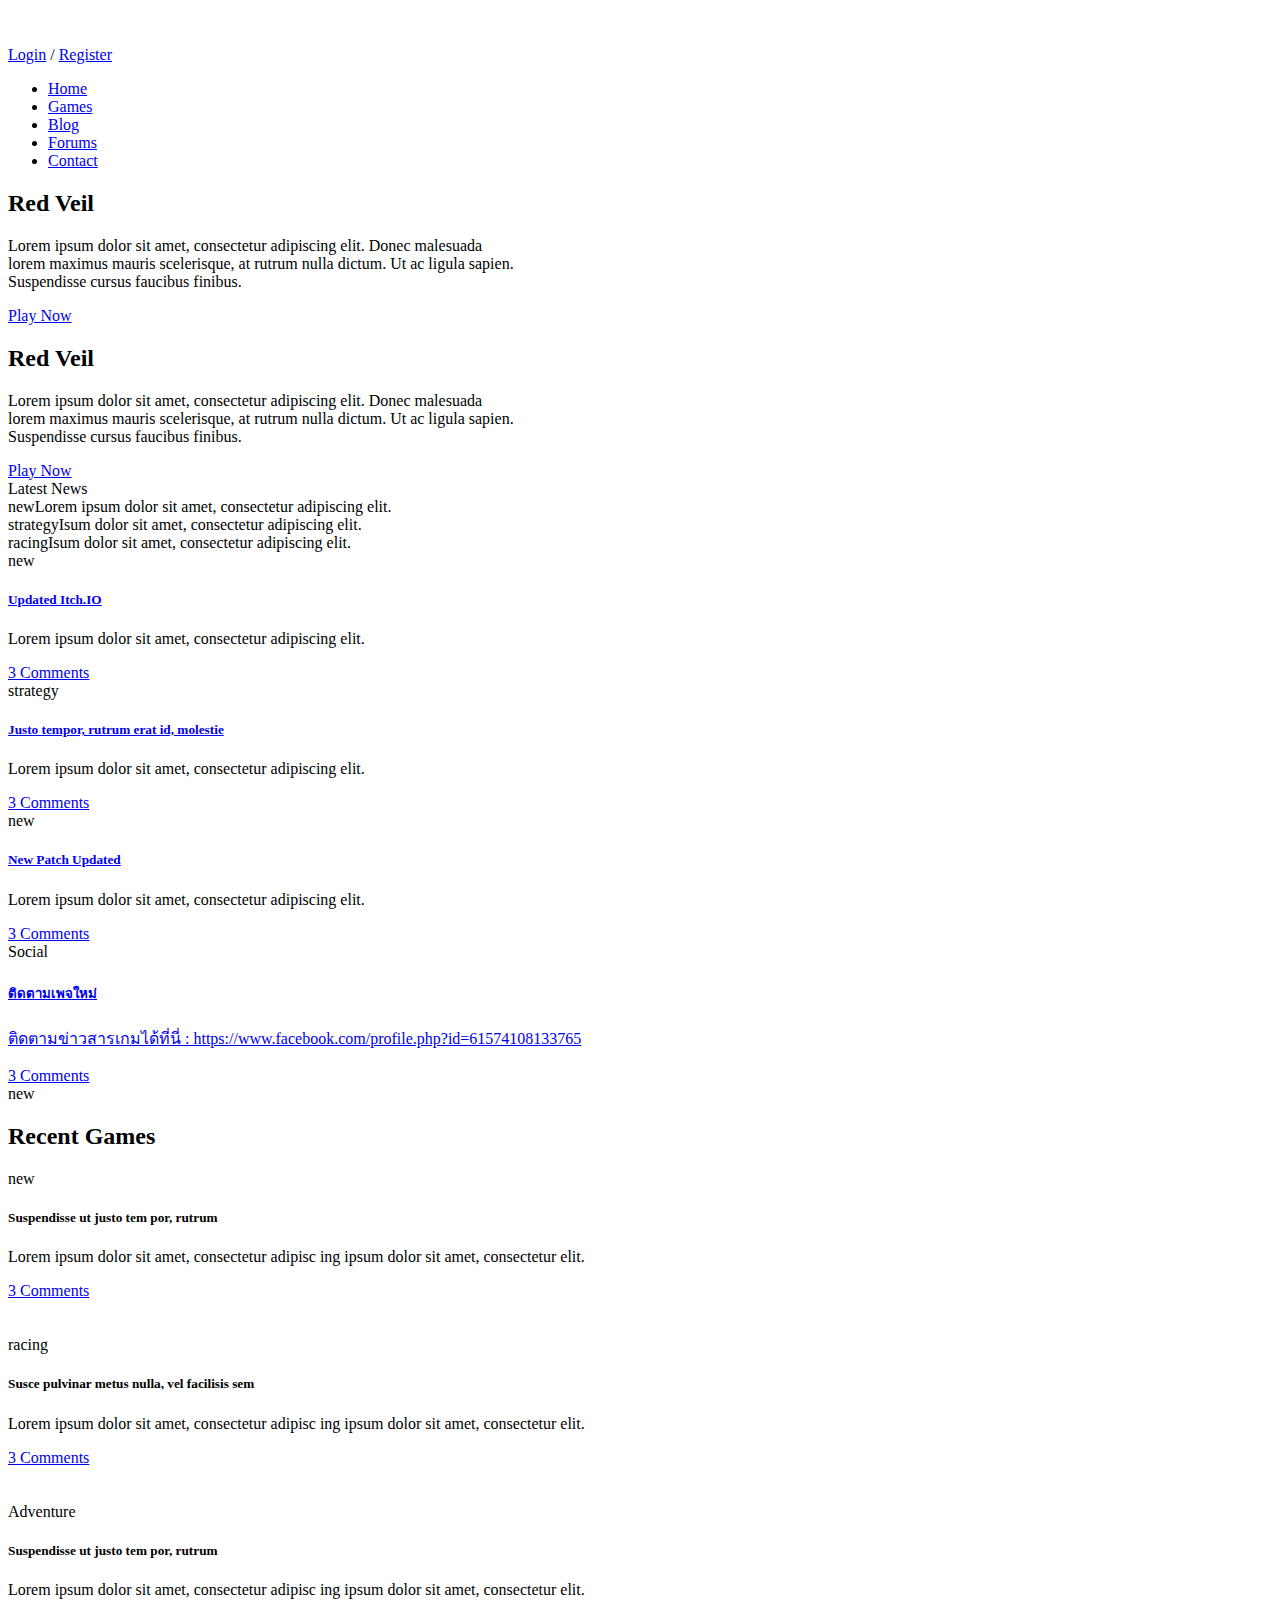
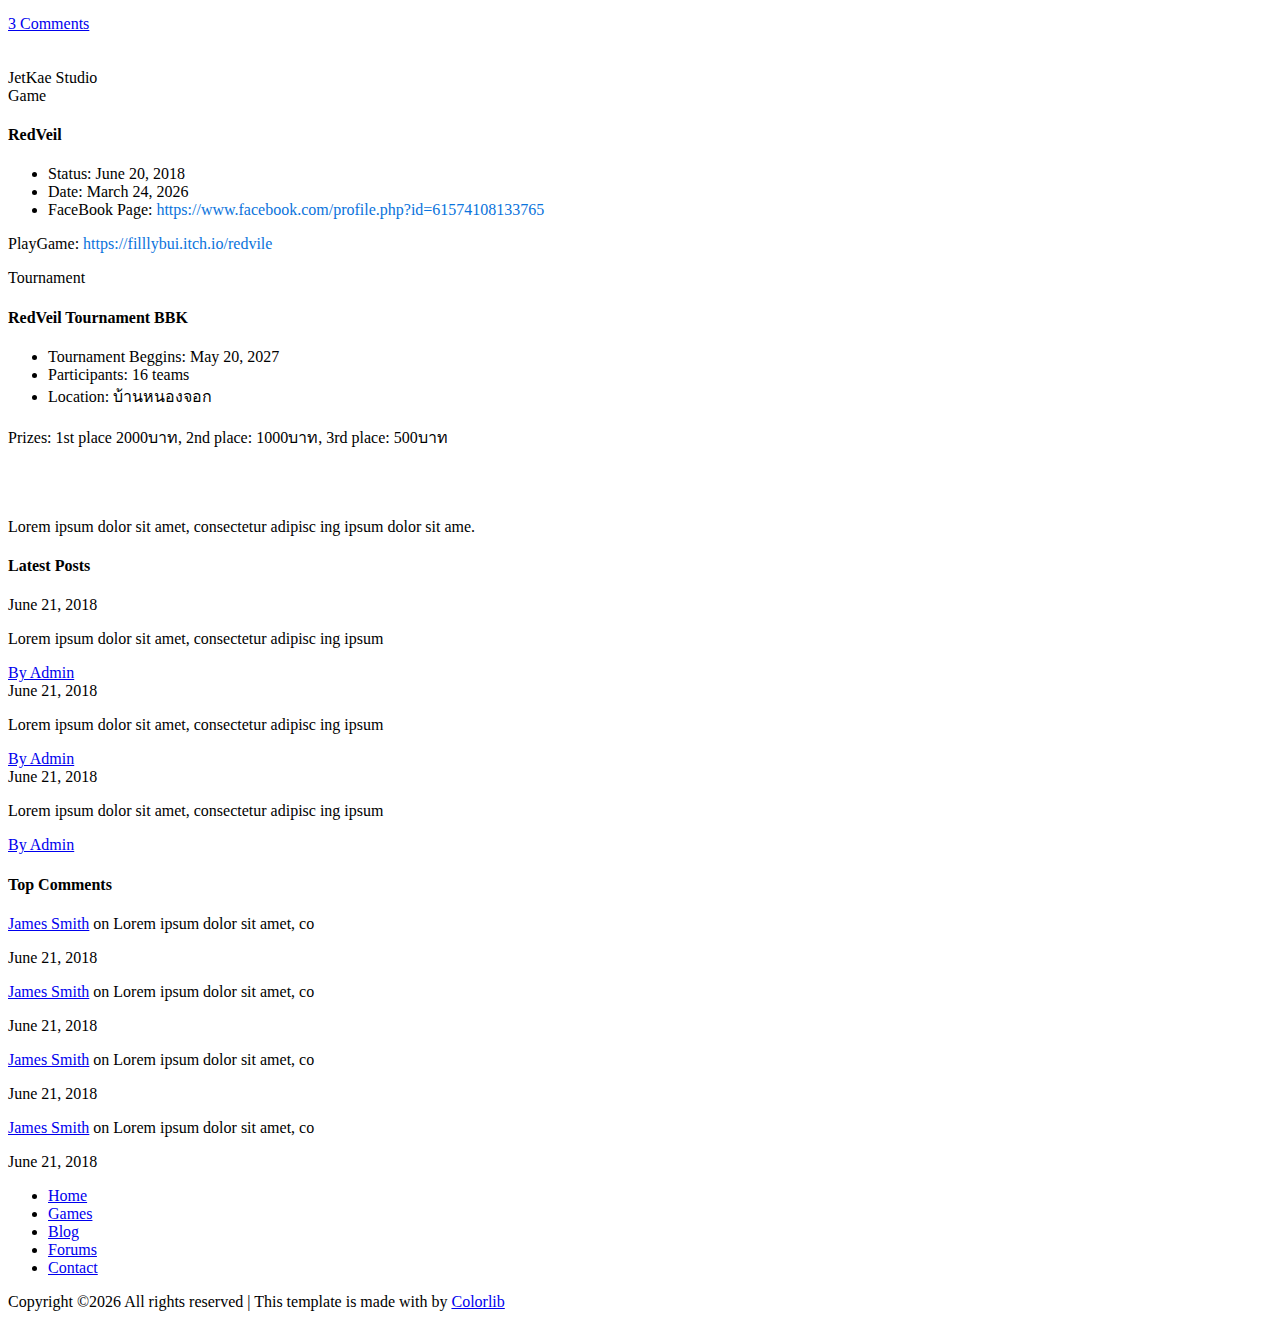
==== index.html @ c09cf213 "sdf" ====
<!DOCTYPE html>
<html lang="zxx">
<head>
	<title>Game Warrior Template</title>
	<meta charset="UTF-8">
	<meta name="description" content="Game Warrior Template">
	<meta name="keywords" content="warrior, game, creative, html">
	<meta name="viewport" content="width=device-width, initial-scale=1.0">
	<!-- Favicon -->   
	<link rel="apple-touch-icon" sizes="180x180" href="img/apple-touch-icon.png">
	<link rel="icon" type="image/png" sizes="32x32" href="img/weblogo32.png.png">
	<link rel="icon" type="image/png" sizes="16x16" href="img/weblogo16.png">

	<!-- Google Fonts -->
	<link href="https://fonts.googleapis.com/css?family=Roboto:400,400i,500,500i,700,700i" rel="stylesheet">

	<!-- Stylesheets -->
	<link rel="stylesheet" href="css/bootstrap.min.css"/>
	<link rel="stylesheet" href="css/font-awesome.min.css"/>
	<link rel="stylesheet" href="css/owl.carousel.css"/>
	<link rel="stylesheet" href="css/style.css"/>
	<link rel="stylesheet" href="css/animate.css"/>


	<!--[if lt IE 9]>
	  <script src="https://oss.maxcdn.com/html5shiv/3.7.2/html5shiv.min.js"></script>
	  <script src="https://oss.maxcdn.com/respond/1.4.2/respond.min.js"></script>
	<![endif]-->

	<style>
		.ti-text a {
			color: #0a73dc; /* สีลิงค์เป็นสีแดง */
			text-decoration: none;
			transition: all 0.3s ease;
		}

		.ti-text a:hover {
			color: #cc0000; /* สีเข้มขึ้นเมื่อ hover */
			text-decoration: underline;
		}

		.site-logo {
			margin-right: 20px; /* ระยะห่างด้านขวา */
			padding: 10px; /* ระยะห่างรอบๆ โลโก้ */
			display: inline-block;
		}

		.site-logo:last-child {
			margin-right: 0; /* ยกเลิกระยะห่างด้านขวาของโลโก้สุดท้าย */
		}
	</style>

</head>
<body>
	<!-- Page Preloder -->
	<div id="preloder">
		<div class="loader"></div>
	</div>

	<!-- Header section -->
	<header class="header-section">
		<div class="container">
			<!-- logo -->
			<a class="site-logo" href="index.html">
				<img src="img/logo2.png" alt="">
			</a>
			<a class="site-logo" href="index.html">
				<img src="img/logo.png" alt="">
			</a>
			<div class="user-panel">
				<a href="#">Login</a>  /  <a href="#">Register</a>
			</div>
			<!-- responsive -->
			<div class="nav-switch">
				<i class="fa fa-bars"></i>
			</div>
			<!-- site menu -->
			<nav class="main-menu">
				<ul>
					<li><a href="index.html">Home</a></li>
					<li><a href="review.html">Games</a></li>
					<li><a href="categories.html">Blog</a></li>
					<li><a href="community.html">Forums</a></li>
					<li><a href="contact.html">Contact</a></li>
				</ul>
			</nav>
		</div>
	</header>
	<!-- Header section end -->


	<!-- Hero section -->
	<section class="hero-section">
		<div class="hero-slider owl-carousel">
			<div class="hs-item set-bg" data-setbg="img/slider-1.png">
				<div class="hs-text">
					<div class="container">
						<h2> <span>Red</span> Veil</h2>
						<p>Lorem ipsum dolor sit amet, consectetur adipiscing elit. Donec malesuada <br> lorem maximus mauris scelerisque, at rutrum nulla dictum. Ut ac ligula sapien. <br>Suspendisse cursus faucibus finibus.</p>
						<a href="https://filllybui.itch.io/redvile" class="site-btn">Play Now</a>

					</div>
				</div>
			</div>
			<div class="hs-item set-bg" data-setbg="img/slider-2.png">
				<div class="hs-text">
					<div class="container">
						<h2> <span>Red</span> Veil</h2>
						<p>Lorem ipsum dolor sit amet, consectetur adipiscing elit. Donec malesuada <br> lorem maximus mauris scelerisque, at rutrum nulla dictum. Ut ac ligula sapien. <br>Suspendisse cursus faucibus finibus.</p>
						<a href="https://filllybui.itch.io/redvile" class="site-btn">Play Now</a>
					</div>
				</div>
			</div>
		</div>
	</section>
	<!-- Hero section end -->


	<!-- Latest news section -->
	<div class="latest-news-section">
		<div class="ln-title">Latest News</div>
		<div class="news-ticker">
			<div class="news-ticker-contant">
				<div class="nt-item"><span class="new">new</span>Lorem ipsum dolor sit amet, consectetur adipiscing elit. </div>
				<div class="nt-item"><span class="strategy">strategy</span>Isum dolor sit amet, consectetur adipiscing elit. </div>
				<div class="nt-item"><span class="racing">racing</span>Isum dolor sit amet, consectetur adipiscing elit. </div>
			</div>
		</div>
	</div>
	<!-- Latest news section end -->


	<!-- Feature section -->
	<section class="feature-section spad">
		<div class="container">
			<div class="row">
				<div class="col-lg-3 col-md-6 p-0">
					<div class="feature-item set-bg" data-setbg="img/features/1.png">
						<span class="cata new">new</span>
						<div class="fi-content text-white">
							<h5><a href="#">Updated Itch.IO</a></h5>
							<p>Lorem ipsum dolor sit amet, consectetur adipiscing elit. </p>
							<a href="#" class="fi-comment">3 Comments</a>
						</div>
					</div>
				</div>
				<div class="col-lg-3 col-md-6 p-0">
					<div class="feature-item set-bg" data-setbg="img/features/2.png">
						<span class="cata strategy">strategy</span>
						<div class="fi-content text-white">
							<h5><a href="#">Justo tempor, rutrum erat id, molestie</a></h5>
							<p>Lorem ipsum dolor sit amet, consectetur adipiscing elit. </p>
							<a href="#" class="fi-comment">3 Comments</a>
						</div>
					</div>
				</div>
				<div class="col-lg-3 col-md-6 p-0">
					<div class="feature-item set-bg" data-setbg="img/features/3.png">
						<span class="cata new">new</span>
						<div class="fi-content text-white">
							<h5><a href="#">New Patch Updated</a></h5>
							<p>Lorem ipsum dolor sit amet, consectetur adipiscing elit. </p>
							<a href="#" class="fi-comment">3 Comments</a>
						</div>
					</div>
				</div>
				<div class="col-lg-3 col-md-6 p-0">
					<div class="feature-item set-bg" data-setbg="img/features/4.png">
						<span class="cata racing">Social</span>
						<div class="fi-content text-white">
							<h5><a href="https://www.facebook.com/profile.php?id=61574108133765">ติดตามเพจใหม่</a></h5>
							<p><a href="https://www.facebook.com/profile.php?id=61574108133765">ติดตามข่าวสารเกมได้ที่นี่ : https://www.facebook.com/profile.php?id=61574108133765</a></p>
							<a href="https://www.facebook.com/profile.php?id=61574108133765" class="fi-comment">3 Comments</a>
						</div>
					</div>
				</div>
			</div>
		</div>
	</section>
	<!-- Feature section end -->


	<!-- Recent game section  -->
	<section class="recent-game-section spad set-bg" data-setbg="img/recent-game-bg.png">
		<div class="container">
			<div class="section-title">
				<div class="cata new">new</div>
				<h2>Recent Games</h2>
			</div>
			<div class="row">
				<div class="col-lg-4 col-md-6">
					<div class="recent-game-item">
						<div class="rgi-thumb set-bg" data-setbg="img/recent-game/1.jpg">
							<div class="cata new">new</div>
						</div>
						<div class="rgi-content">
							<h5>Suspendisse ut justo tem por, rutrum</h5>
							<p>Lorem ipsum dolor sit amet, consectetur adipisc ing ipsum dolor sit amet, consectetur elit. </p>
							<a href="#" class="comment">3 Comments</a>
							<div class="rgi-extra">
								<div class="rgi-star"><img src="img/icons/star.png" alt=""></div>
								<div class="rgi-heart"><img src="img/icons/heart.png" alt=""></div>
							</div>
						</div>
					</div>	
				</div>
				<div class="col-lg-4 col-md-6">
					<div class="recent-game-item">
						<div class="rgi-thumb set-bg" data-setbg="img/recent-game/2.jpg">
							<div class="cata racing">racing</div>
						</div>
						<div class="rgi-content">
							<h5>Susce pulvinar metus nulla, vel  facilisis sem </h5>
							<p>Lorem ipsum dolor sit amet, consectetur adipisc ing ipsum dolor sit amet, consectetur elit. </p>
							<a href="#" class="comment">3 Comments</a>
							<div class="rgi-extra">
								<div class="rgi-star"><img src="img/icons/star.png" alt=""></div>
								<div class="rgi-heart"><img src="img/icons/heart.png" alt=""></div>
							</div>
						</div>
					</div>	
				</div>
				<div class="col-lg-4 col-md-6">
					<div class="recent-game-item">
						<div class="rgi-thumb set-bg" data-setbg="img/recent-game/3.jpg">
							<div class="cata adventure">Adventure</div>
						</div>
						<div class="rgi-content">
							<h5>Suspendisse ut justo tem por, rutrum</h5>
							<p>Lorem ipsum dolor sit amet, consectetur adipisc ing ipsum dolor sit amet, consectetur elit. </p>
							<a href="#" class="comment">3 Comments</a>
							<div class="rgi-extra">
								<div class="rgi-star"><img src="img/icons/star.png" alt=""></div>
								<div class="rgi-heart"><img src="img/icons/heart.png" alt=""></div>
							</div>
						</div>
					</div>	
				</div>
			</div>
		</div>
	</section>
	<!-- Recent game section end -->


	<!-- Tournaments section -->
	<section class="tournaments-section spad">
		<div class="container">
			<div class="tournament-title">JetKae Studio</div>
			<div class="row">
				<div class="col-md-6">
					<div class="tournament-item mb-4 mb-lg-0">
						<div class="ti-notic">Game</div>
						<div class="ti-content">
							<div class="ti-thumb set-bg" data-setbg="img/tournament/1.png"></div>
							<div class="ti-text">
								<h4>RedVeil</h4>
								<ul>
									<li><span>Status:</span> June 20, 2018</li>
									<li><span>Date:</span> March 24, 2026</li>
									
									<li><span>FaceBook Page:</span> <a href="https://www.facebook.com/profile.php?id=61574108133765" target="_blank">https://www.facebook.com/profile.php?id=61574108133765</a></li>
								</ul>
								<p><span>PlayGame:</span> <a href="https://filllybui.itch.io/redvile" target="_blank">https://filllybui.itch.io/redvile</a></p>
							</div>
						</div>
					</div>
				</div>
				<div class="col-md-6">
					<div class="tournament-item">
						<div class="ti-notic">Tournament</div>
						<div class="ti-content">
							<div class="ti-thumb set-bg" data-setbg="img/tournament/2.png"></div>
							<div class="ti-text">
								<h4>RedVeil Tournament BBK</h4>
								<ul>
									<li><span>Tournament Beggins:</span> May 20, 2027</li>
									<li><span>Participants:</span> 16 teams</li>
									<li><span>Location:</span> บ้านหนองจอก</li>
								</ul>
								<p><span>Prizes:</span> 1st place 2000บาท, 2nd place: 1000บาท, 3rd place: 500บาท</p>
							</div>
						</div>
					</div>
				</div>
			</div>
		</div>
	</section>
	<!-- Tournaments section bg -->

		<!-- Footer top section -->
	<section class="footer-top-section">
		<div class="container">
			<div class="footer-top-bg">
				<img src="img/footer-top-bg.png" alt="">
			</div>
			<div class="row">
				<div class="col-lg-4">
					<div class="footer-logo text-white">
						<img src="img/footer-logo.png" alt="">
						<p>Lorem ipsum dolor sit amet, consectetur adipisc ing ipsum dolor sit ame.</p>
					</div>
				</div>
				<div class="col-lg-4 col-md-6">
					<div class="footer-widget mb-5 mb-md-0">
						<h4 class="fw-title">Latest Posts</h4>
						<div class="latest-blog">
							<div class="lb-item">
								<div class="lb-thumb set-bg" data-setbg="img/latest-blog/1.jpg"></div>
								<div class="lb-content">
									<div class="lb-date">June 21, 2018</div>
									<p>Lorem ipsum dolor sit amet, consectetur adipisc ing ipsum </p>
									<a href="#" class="lb-author">By Admin</a>
								</div>
							</div>
							<div class="lb-item">
								<div class="lb-thumb set-bg" data-setbg="img/latest-blog/2.jpg"></div>
								<div class="lb-content">
									<div class="lb-date">June 21, 2018</div>
									<p>Lorem ipsum dolor sit amet, consectetur adipisc ing ipsum </p>
									<a href="#" class="lb-author">By Admin</a>
								</div>
							</div>
							<div class="lb-item">
								<div class="lb-thumb set-bg" data-setbg="img/latest-blog/3.jpg"></div>
								<div class="lb-content">
									<div class="lb-date">June 21, 2018</div>
									<p>Lorem ipsum dolor sit amet, consectetur adipisc ing ipsum </p>
									<a href="#" class="lb-author">By Admin</a>
								</div>
							</div>
						</div>
					</div>
				</div>
				<div class="col-lg-4 col-md-6">
					<div class="footer-widget">
						<h4 class="fw-title">Top Comments</h4>
						<div class="top-comment">
							<div class="tc-item">
								<div class="tc-thumb set-bg" data-setbg="img/authors/1.jpg"></div>
								<div class="tc-content">
									<p><a href="#">James Smith</a> <span>on</span>  Lorem ipsum dolor sit amet, co</p>
									<div class="tc-date">June 21, 2018</div>
								</div>
							</div>
							<div class="tc-item">
								<div class="tc-thumb set-bg" data-setbg="img/authors/2.jpg"></div>
								<div class="tc-content">
									<p><a href="#">James Smith</a> <span>on</span>  Lorem ipsum dolor sit amet, co</p>
									<div class="tc-date">June 21, 2018</div>
								</div>
							</div>
							<div class="tc-item">
								<div class="tc-thumb set-bg" data-setbg="img/authors/3.jpg"></div>
								<div class="tc-content">
									<p><a href="#">James Smith</a> <span>on</span>  Lorem ipsum dolor sit amet, co</p>
									<div class="tc-date">June 21, 2018</div>
								</div>
							</div>
							<div class="tc-item">
								<div class="tc-thumb set-bg" data-setbg="img/authors/4.jpg"></div>
								<div class="tc-content">
									<p><a href="#">James Smith</a> <span>on</span>  Lorem ipsum dolor sit amet, co</p>
									<div class="tc-date">June 21, 2018</div>
								</div>
							</div>
						</div>
					</div>
				</div>
			</div>
		</div>
	</section>
	<!-- Footer top section end -->

	
	<!-- Footer section -->
	<footer class="footer-section">
		<div class="container">
			<ul class="footer-menu">
				<li><a href="index.html">Home</a></li>
				<li><a href="review.html">Games</a></li>
				<li><a href="categories.html">Blog</a></li>
				<li><a href="community.html">Forums</a></li>
				<li><a href="contact.html">Contact</a></li>
			</ul>
			<p class="copyright"><!-- Link back to Colorlib can't be removed. Template is licensed under CC BY 3.0. -->
Copyright &copy;<script>document.write(new Date().getFullYear());</script> All rights reserved | This template is made with <i class="fa fa-heart-o" aria-hidden="true"></i> by <a href="https://colorlib.com" target="_blank">Colorlib</a>
<!-- Link back to Colorlib can't be removed. Template is licensed under CC BY 3.0. -->
</p>
		</div>
	</footer>
	<!-- Footer section end -->


	<!--====== Javascripts & Jquery ======-->
	<script src="js/jquery-3.2.1.min.js"></script>
	<script src="js/bootstrap.min.js"></script>
	<script src="js/owl.carousel.min.js"></script>
	<script src="js/jquery.marquee.min.js"></script>
	<script src="js/main.js"></script>
    </body>
</html>
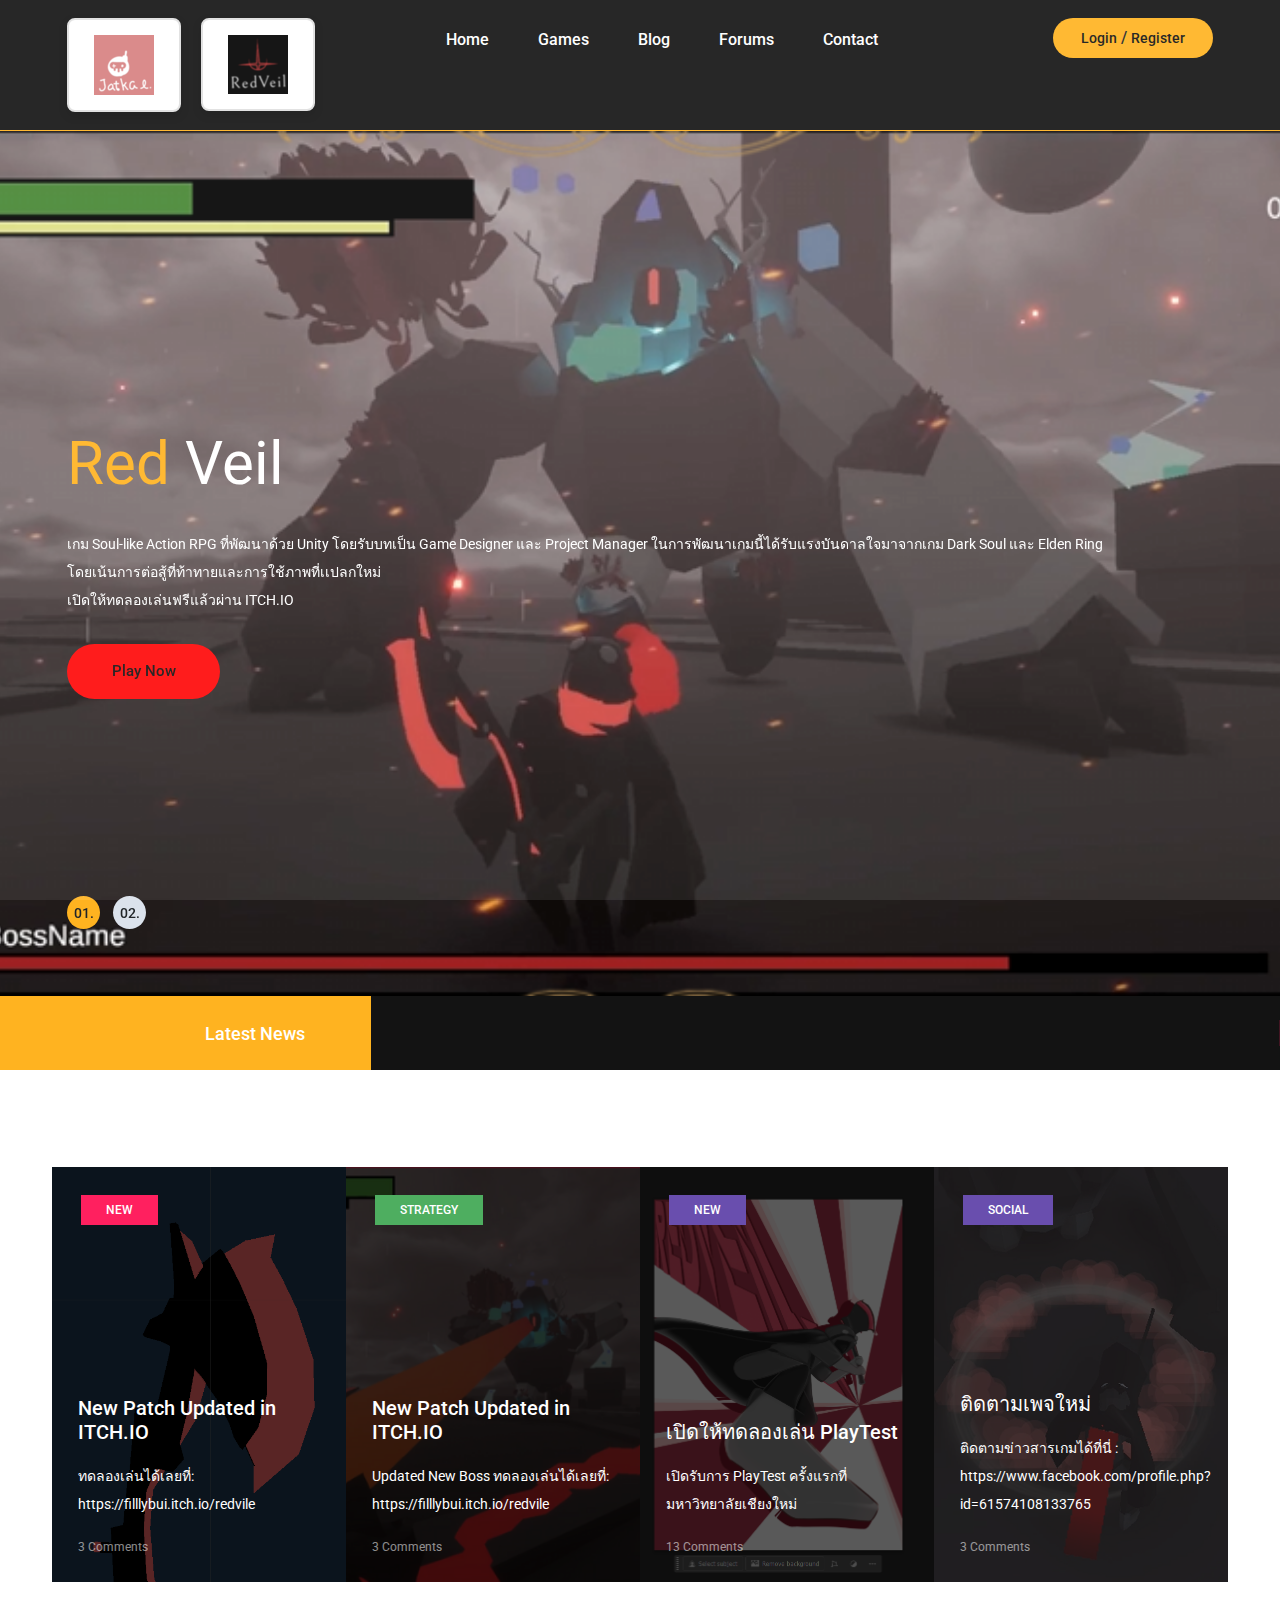
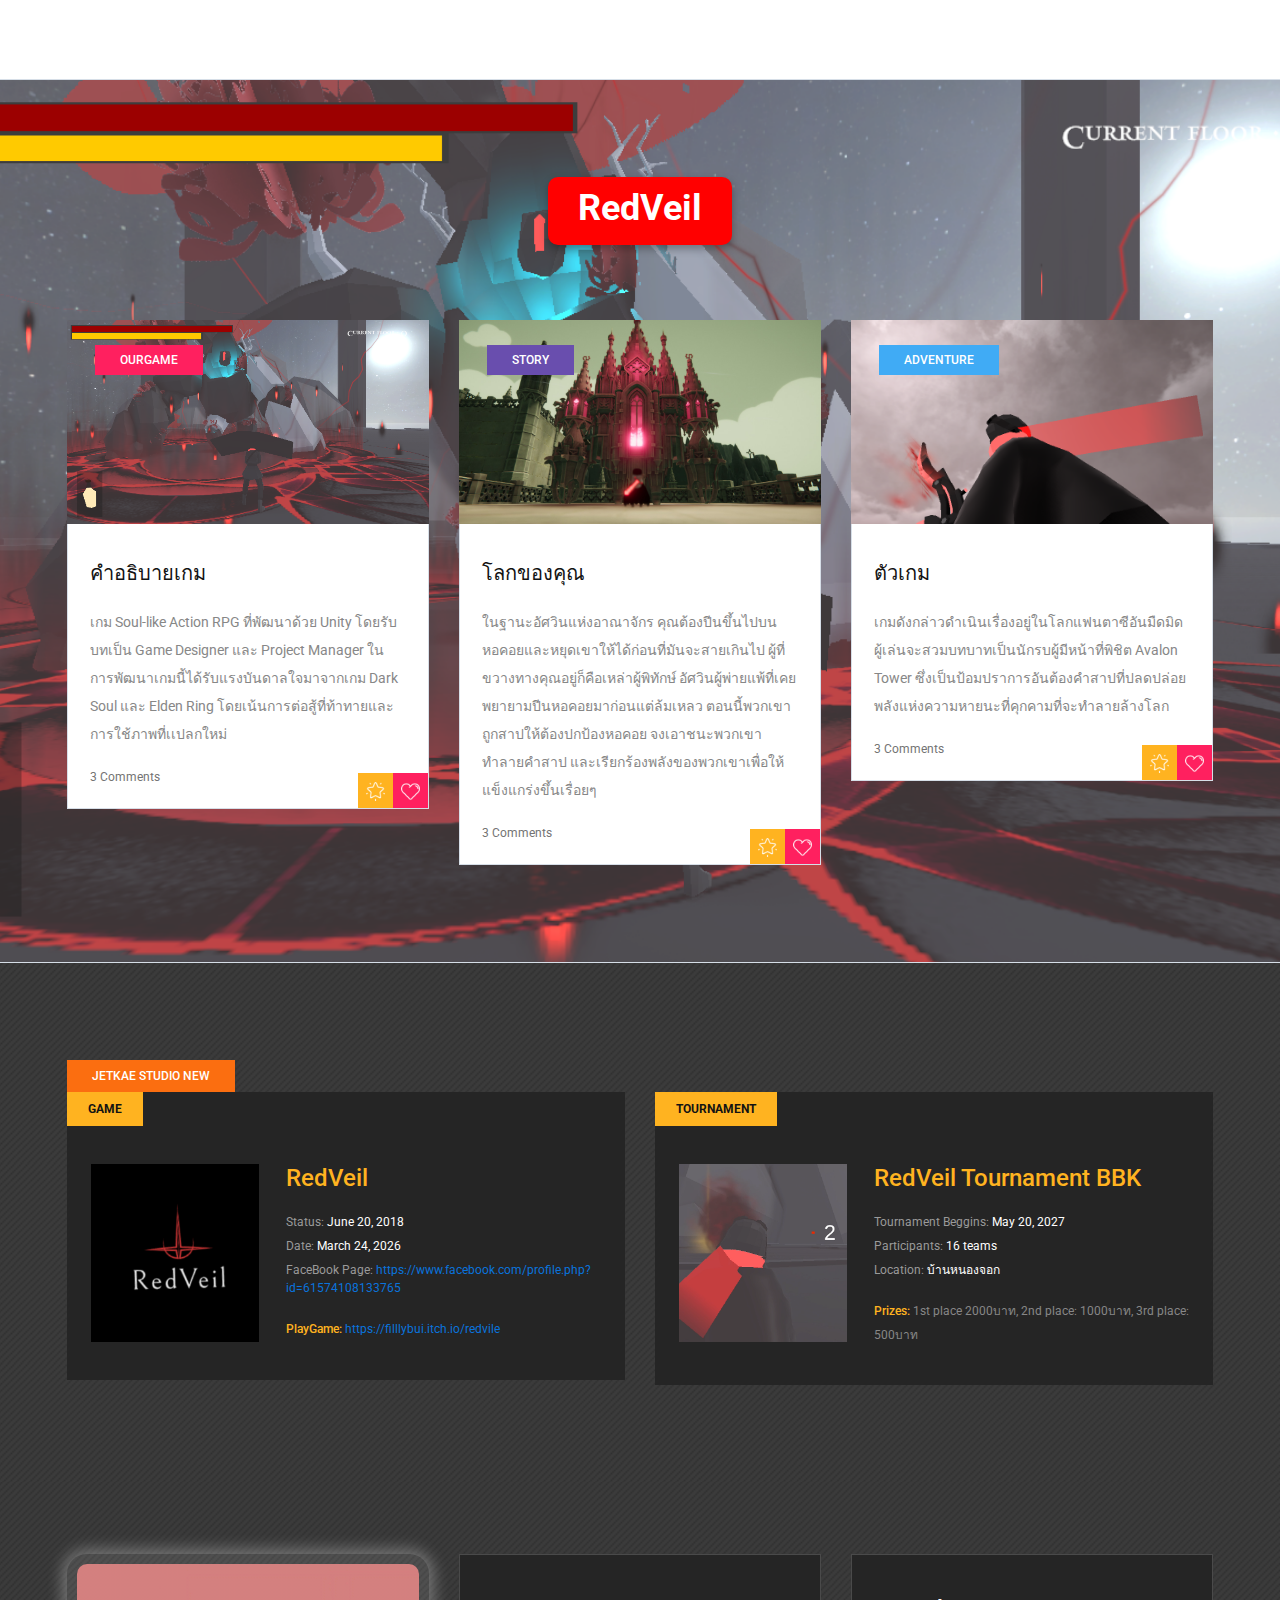
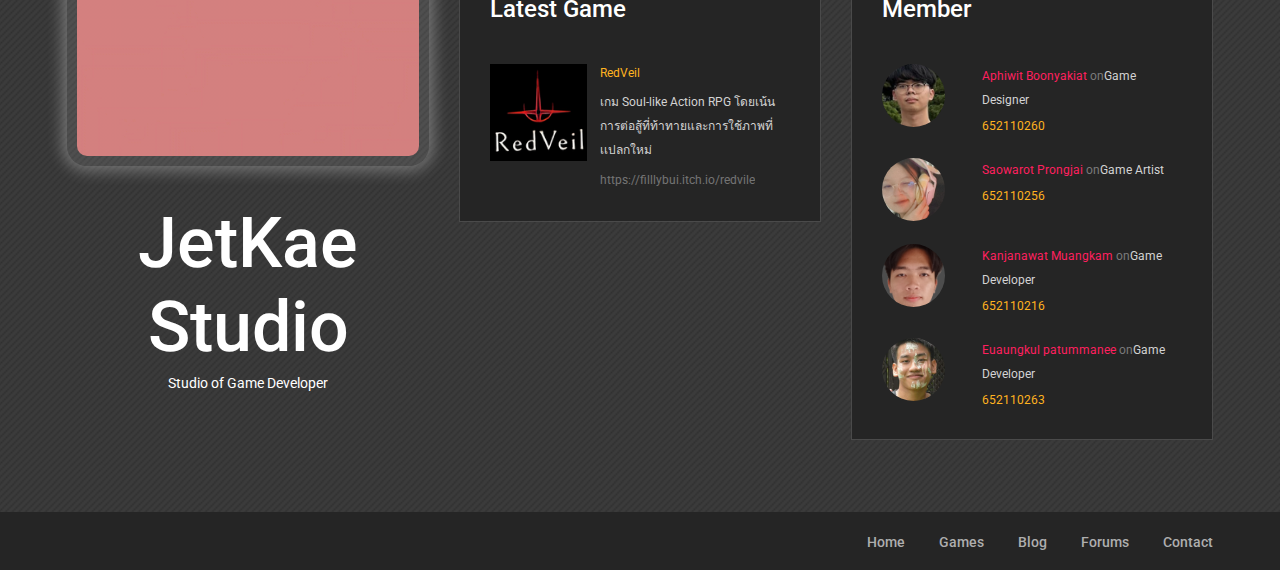
==== commit fdde952d: "rub" ====
--- a/index.html
+++ b/index.html
@@ -40,13 +40,53 @@
 		}
 
 		.site-logo {
-			margin-right: 20px; /* ระยะห่างด้านขวา */
-			padding: 10px; /* ระยะห่างรอบๆ โลโก้ */
+			background-color: #ffffff; /* พื้นหลังสีขาว */
+			padding: 15px 25px; /* ระยะห่างด้านในป้าย */
+			border-radius: 8px; /* มุมโค้ง */
+			box-shadow: 0 4px 8px rgba(0, 0, 0, 0.2); /* เงา */
 			display: inline-block;
+			margin-right: 20px;
+			transition: all 0.3s ease;
+		}
+
+		/* เมื่อ hover จะมี effect ยกตัวขึ้น */
+		.site-logo:hover {
+			transform: translateY(-5px);
+			box-shadow: 0 6px 12px rgba(0, 0, 0, 0.3);
+		}
+
+		/* เพิ่มขอบป้าย */
+		.site-logo {
+			border: 2px solid #e0e0e0;
 		}
 
 		.site-logo:last-child {
 			margin-right: 0; /* ยกเลิกระยะห่างด้านขวาของโลโก้สุดท้าย */
+		}
+
+		.redveil-title {
+			background-color: #ff0000; /* พื้นหลังสีแดง */
+			color: #ffffff; /* ตัวอักษรสีขาว */
+			padding: 15px 30px; /* ระยะห่างด้านในป้าย */
+			border-radius: 10px; /* มุมโค้ง */
+			box-shadow: 0 4px 8px rgba(0, 0, 0, 0.3); /* เงาใต้ป้าย */
+			display: inline-block; /* ทำให้กล่องมีขนาดพอดีกับเนื้อหา */
+			font-weight: bold; /* ตัวหนา */
+		}
+		
+		img[src*="logogif.gif"] {
+			border-radius: 20px; /* ทำให้ขอบมน */
+			
+			box-shadow: 0 0 10px rgba(255, 255, 255, 0.5); /* เพิ่มแสงรอบๆ */
+			padding: 5px; /* เพิ่มระยะห่างรอบรูป */
+		}
+
+		/* หรือถ้าต้องการให้ขอบเบลอแต่รูปคมชัด */
+		img[src*="logogif.gif"] {
+			border-radius: 20px;
+			box-shadow: 0 0 15px 5px rgba(255, 255, 255, 0.3); /* เพิ่มเงาแบบเบลอ */
+			padding: 10px;
+			background: rgba(255, 255, 255, 0.1); /* พื้นหลังโปร่งแสง */
 		}
 	</style>
 
@@ -78,10 +118,10 @@
 			<nav class="main-menu">
 				<ul>
 					<li><a href="index.html">Home</a></li>
-					<li><a href="review.html">Games</a></li>
-					<li><a href="categories.html">Blog</a></li>
-					<li><a href="community.html">Forums</a></li>
-					<li><a href="contact.html">Contact</a></li>
+					<li><a href="https://filllybui.itch.io/redvile">Games</a></li>
+					<li><a href="#">Blog</a></li>
+					<li><a href="#">Forums</a></li>
+					<li><a href="#">Contact</a></li>
 				</ul>
 			</nav>
 		</div>
@@ -96,7 +136,7 @@
 				<div class="hs-text">
 					<div class="container">
 						<h2> <span>Red</span> Veil</h2>
-						<p>Lorem ipsum dolor sit amet, consectetur adipiscing elit. Donec malesuada <br> lorem maximus mauris scelerisque, at rutrum nulla dictum. Ut ac ligula sapien. <br>Suspendisse cursus faucibus finibus.</p>
+						<p>เกม Soul-like Action RPG ที่พัฒนาด้วย Unity โดยรับบทเป็น Game Designer และ Project Manager ในการพัฒนาเกมนี้ได้รับแรงบันดาลใจมาจากเกม Dark Soul และ Elden Ring<br>  โดยเน้นการต่อสู้ที่ท้าทายและการใช้ภาพที่เเปลกใหม่ <br>เปิดให้ทดลองเล่นฟรีแล้วผ่าน ITCH.IO</p>
 						<a href="https://filllybui.itch.io/redvile" class="site-btn">Play Now</a>
 
 					</div>
@@ -106,7 +146,7 @@
 				<div class="hs-text">
 					<div class="container">
 						<h2> <span>Red</span> Veil</h2>
-						<p>Lorem ipsum dolor sit amet, consectetur adipiscing elit. Donec malesuada <br> lorem maximus mauris scelerisque, at rutrum nulla dictum. Ut ac ligula sapien. <br>Suspendisse cursus faucibus finibus.</p>
+						<p>เกมดังกล่าวดำเนินเรื่องอยู่ในโลกแฟนตาซีอันมืดมิด ผู้เล่นจะสวมบทบาทเป็นนักรบผู้มีหน้าที่พิชิต Avalon Tower ซึ่งเป็นป้อมปราการอันต้องคำสาปที่ปลดปล่อยพลังแห่งความหายนะที่คุกคามที่จะทำลายล้างโลก</p>
 						<a href="https://filllybui.itch.io/redvile" class="site-btn">Play Now</a>
 					</div>
 				</div>
@@ -121,9 +161,9 @@
 		<div class="ln-title">Latest News</div>
 		<div class="news-ticker">
 			<div class="news-ticker-contant">
-				<div class="nt-item"><span class="new">new</span>Lorem ipsum dolor sit amet, consectetur adipiscing elit. </div>
-				<div class="nt-item"><span class="strategy">strategy</span>Isum dolor sit amet, consectetur adipiscing elit. </div>
-				<div class="nt-item"><span class="racing">racing</span>Isum dolor sit amet, consectetur adipiscing elit. </div>
+				<div class="nt-item"><span class="new">new</span>Patch Updated</div>
+				<div class="nt-item"><span class="strategy">new</span>Like Page Facebook Now!</div>
+				<div class="nt-item"><span class="racing">racing</span>Redveil Tournament BKK</div>
 			</div>
 		</div>
 	</div>
@@ -135,12 +175,12 @@
 		<div class="container">
 			<div class="row">
 				<div class="col-lg-3 col-md-6 p-0">
-					<div class="feature-item set-bg" data-setbg="img/features/1.png">
+					<div class="feature-item set-bg" data-setbg="img/features/3.png">
 						<span class="cata new">new</span>
 						<div class="fi-content text-white">
-							<h5><a href="#">Updated Itch.IO</a></h5>
-							<p>Lorem ipsum dolor sit amet, consectetur adipiscing elit. </p>
-							<a href="#" class="fi-comment">3 Comments</a>
+							<h5><a href="https://filllybui.itch.io/redvile">New Patch Updated in ITCH.IO</a></h5>
+							<p><a href="https://filllybui.itch.io/redvile">ทดลองเล่นได้เลยที่: https://filllybui.itch.io/redvile</a></p>
+							<a href="https://filllybui.itch.io/redvile" class="fi-comment">3 Comments</a>
 						</div>
 					</div>
 				</div>
@@ -148,19 +188,19 @@
 					<div class="feature-item set-bg" data-setbg="img/features/2.png">
 						<span class="cata strategy">strategy</span>
 						<div class="fi-content text-white">
-							<h5><a href="#">Justo tempor, rutrum erat id, molestie</a></h5>
-							<p>Lorem ipsum dolor sit amet, consectetur adipiscing elit. </p>
-							<a href="#" class="fi-comment">3 Comments</a>
+							<h5><a href="https://filllybui.itch.io/redvile">New Patch Updated in ITCH.IO </a></h5>
+							<p><a href="https://filllybui.itch.io/redvile">Updated New Boss ทดลองเล่นได้เลยที่: https://filllybui.itch.io/redvile</a></p>
+							<a href="https://filllybui.itch.io/redvile" class="fi-comment">3 Comments</a>
 						</div>
 					</div>
 				</div>
 				<div class="col-lg-3 col-md-6 p-0">
-					<div class="feature-item set-bg" data-setbg="img/features/3.png">
-						<span class="cata new">new</span>
+					<div class="feature-item set-bg" data-setbg="img/features/5.png">
+						<span class="cata racing">New</span>
 						<div class="fi-content text-white">
-							<h5><a href="#">New Patch Updated</a></h5>
-							<p>Lorem ipsum dolor sit amet, consectetur adipiscing elit. </p>
-							<a href="#" class="fi-comment">3 Comments</a>
+							<h5><a href="https://www.facebook.com/profile.php?id=61574108133765">เปิดให้ทดลองเล่น PlayTest</a></h5>
+							<p><a href="https://www.facebook.com/profile.php?id=61574108133765">เปิดรับการ PlayTest ครั้งแรกที่ มหาวิทยาลัยเชียงใหม่</a></p>
+							<a href="https://www.facebook.com/profile.php?id=61574108133765" class="fi-comment">13 Comments</a>
 						</div>
 					</div>
 				</div>
@@ -184,18 +224,17 @@
 	<section class="recent-game-section spad set-bg" data-setbg="img/recent-game-bg.png">
 		<div class="container">
 			<div class="section-title">
-				<div class="cata new">new</div>
-				<h2>Recent Games</h2>
+				<h2 class="redveil-title">RedVeil</h2>
 			</div>
 			<div class="row">
 				<div class="col-lg-4 col-md-6">
 					<div class="recent-game-item">
-						<div class="rgi-thumb set-bg" data-setbg="img/recent-game/1.jpg">
-							<div class="cata new">new</div>
+						<div class="rgi-thumb set-bg" data-setbg="img/recent-game/1.png">
+							<div class="cata new">OurGame</div>
 						</div>
 						<div class="rgi-content">
-							<h5>Suspendisse ut justo tem por, rutrum</h5>
-							<p>Lorem ipsum dolor sit amet, consectetur adipisc ing ipsum dolor sit amet, consectetur elit. </p>
+							<h5>คำอธิบายเกม</h5>
+							<p>เกม Soul-like Action RPG ที่พัฒนาด้วย Unity โดยรับบทเป็น Game Designer และ Project Manager ในการพัฒนาเกมนี้ได้รับแรงบันดาลใจมาจากเกม Dark Soul และ Elden Ring โดยเน้นการต่อสู้ที่ท้าทายและการใช้ภาพที่เเปลกใหม่ </p>
 							<a href="#" class="comment">3 Comments</a>
 							<div class="rgi-extra">
 								<div class="rgi-star"><img src="img/icons/star.png" alt=""></div>
@@ -206,12 +245,13 @@
 				</div>
 				<div class="col-lg-4 col-md-6">
 					<div class="recent-game-item">
-						<div class="rgi-thumb set-bg" data-setbg="img/recent-game/2.jpg">
-							<div class="cata racing">racing</div>
+						<div class="rgi-thumb set-bg" data-setbg="img/recent-game/2.png">
+							<div class="cata racing">Story
+							</div>
 						</div>
 						<div class="rgi-content">
-							<h5>Susce pulvinar metus nulla, vel  facilisis sem </h5>
-							<p>Lorem ipsum dolor sit amet, consectetur adipisc ing ipsum dolor sit amet, consectetur elit. </p>
+							<h5>โลกของคุณ</h5>
+							<p>ในฐานะอัศวินแห่งอาณาจักร คุณต้องปีนขึ้นไปบนหอคอยและหยุดเขาให้ได้ก่อนที่มันจะสายเกินไป ผู้ที่ขวางทางคุณอยู่ก็คือเหล่าผู้พิทักษ์ อัศวินผู้พ่ายแพ้ที่เคยพยายามปีนหอคอยมาก่อนแต่ล้มเหลว ตอนนี้พวกเขาถูกสาปให้ต้องปกป้องหอคอย จงเอาชนะพวกเขา ทำลายคำสาป และเรียกร้องพลังของพวกเขาเพื่อให้แข็งแกร่งขึ้นเรื่อยๆ </p>
 							<a href="#" class="comment">3 Comments</a>
 							<div class="rgi-extra">
 								<div class="rgi-star"><img src="img/icons/star.png" alt=""></div>
@@ -222,12 +262,12 @@
 				</div>
 				<div class="col-lg-4 col-md-6">
 					<div class="recent-game-item">
-						<div class="rgi-thumb set-bg" data-setbg="img/recent-game/3.jpg">
+						<div class="rgi-thumb set-bg" data-setbg="img/recent-game/3.png">
 							<div class="cata adventure">Adventure</div>
 						</div>
 						<div class="rgi-content">
-							<h5>Suspendisse ut justo tem por, rutrum</h5>
-							<p>Lorem ipsum dolor sit amet, consectetur adipisc ing ipsum dolor sit amet, consectetur elit. </p>
+							<h5>ตัวเกม</h5>
+							<p>เกมดังกล่าวดำเนินเรื่องอยู่ในโลกแฟนตาซีอันมืดมิด ผู้เล่นจะสวมบทบาทเป็นนักรบผู้มีหน้าที่พิชิต Avalon Tower ซึ่งเป็นป้อมปราการอันต้องคำสาปที่ปลดปล่อยพลังแห่งความหายนะที่คุกคามที่จะทำลายล้างโลก</p>
 							<a href="#" class="comment">3 Comments</a>
 							<div class="rgi-extra">
 								<div class="rgi-star"><img src="img/icons/star.png" alt=""></div>
@@ -243,9 +283,11 @@
 
 
 	<!-- Tournaments section -->
+
 	<section class="tournaments-section spad">
-		<div class="container">
-			<div class="tournament-title">JetKae Studio</div>
+		
+		<div class="container">
+			<div class="tournament-title">JetKae Studio New</div>
 			<div class="row">
 				<div class="col-md-6">
 					<div class="tournament-item mb-4 mb-lg-0">
@@ -296,36 +338,21 @@
 			<div class="row">
 				<div class="col-lg-4">
 					<div class="footer-logo text-white">
-						<img src="img/footer-logo.png" alt="">
-						<p>Lorem ipsum dolor sit amet, consectetur adipisc ing ipsum dolor sit ame.</p>
+						<img src="img/logogif.gif" alt="">
+						<h1 style="text-align: center;">JetKae Studio</h1>
+						<p style="text-align: center;">Studio of Game Developer</p>
 					</div>
 				</div>
 				<div class="col-lg-4 col-md-6">
 					<div class="footer-widget mb-5 mb-md-0">
-						<h4 class="fw-title">Latest Posts</h4>
+						<h4 class="fw-title">Latest Game</h4>
 						<div class="latest-blog">
 							<div class="lb-item">
-								<div class="lb-thumb set-bg" data-setbg="img/latest-blog/1.jpg"></div>
+								<div class="lb-thumb set-bg" data-setbg="img/logo4.png"></div>
 								<div class="lb-content">
-									<div class="lb-date">June 21, 2018</div>
-									<p>Lorem ipsum dolor sit amet, consectetur adipisc ing ipsum </p>
-									<a href="#" class="lb-author">By Admin</a>
-								</div>
-							</div>
-							<div class="lb-item">
-								<div class="lb-thumb set-bg" data-setbg="img/latest-blog/2.jpg"></div>
-								<div class="lb-content">
-									<div class="lb-date">June 21, 2018</div>
-									<p>Lorem ipsum dolor sit amet, consectetur adipisc ing ipsum </p>
-									<a href="#" class="lb-author">By Admin</a>
-								</div>
-							</div>
-							<div class="lb-item">
-								<div class="lb-thumb set-bg" data-setbg="img/latest-blog/3.jpg"></div>
-								<div class="lb-content">
-									<div class="lb-date">June 21, 2018</div>
-									<p>Lorem ipsum dolor sit amet, consectetur adipisc ing ipsum </p>
-									<a href="#" class="lb-author">By Admin</a>
+									<div class="lb-date">RedVeil</div>
+									<p>เกม Soul-like Action RPG โดยเน้นการต่อสู้ที่ท้าทายและการใช้ภาพที่เเปลกใหม่ </p>
+									<a href="https://filllybui.itch.io/redvile" class="lb-author">https://filllybui.itch.io/redvile</a>
 								</div>
 							</div>
 						</div>
@@ -333,34 +360,34 @@
 				</div>
 				<div class="col-lg-4 col-md-6">
 					<div class="footer-widget">
-						<h4 class="fw-title">Top Comments</h4>
+						<h4 class="fw-title">Member</h4>
 						<div class="top-comment">
 							<div class="tc-item">
-								<div class="tc-thumb set-bg" data-setbg="img/authors/1.jpg"></div>
+								<div class="tc-thumb set-bg" data-setbg="img/authors/1.png"></div>
 								<div class="tc-content">
-									<p><a href="#">James Smith</a> <span>on</span>  Lorem ipsum dolor sit amet, co</p>
-									<div class="tc-date">June 21, 2018</div>
+									<p><a href="#">Aphiwit Boonyakiat</a> <span>on</span>Game Designer</p>
+									<div class="tc-date">652110260</div>
 								</div>
 							</div>
 							<div class="tc-item">
-								<div class="tc-thumb set-bg" data-setbg="img/authors/2.jpg"></div>
+								<div class="tc-thumb set-bg" data-setbg="img/authors/2.png"></div>
 								<div class="tc-content">
-									<p><a href="#">James Smith</a> <span>on</span>  Lorem ipsum dolor sit amet, co</p>
-									<div class="tc-date">June 21, 2018</div>
+									<p><a href="#">Saowarot Prongjai</a> <span>on</span>Game Artist</p>
+									<div class="tc-date">652110256</div>
 								</div>
 							</div>
 							<div class="tc-item">
-								<div class="tc-thumb set-bg" data-setbg="img/authors/3.jpg"></div>
+								<div class="tc-thumb set-bg" data-setbg="img/authors/3.png"></div>
 								<div class="tc-content">
-									<p><a href="#">James Smith</a> <span>on</span>  Lorem ipsum dolor sit amet, co</p>
-									<div class="tc-date">June 21, 2018</div>
+									<p><a href="#">Kanjanawat Muangkam</a> <span>on</span>Game Developer</p>
+									<div class="tc-date">652110216</div>
 								</div>
 							</div>
 							<div class="tc-item">
-								<div class="tc-thumb set-bg" data-setbg="img/authors/4.jpg"></div>
+								<div class="tc-thumb set-bg" data-setbg="img/authors/4.png"></div>
 								<div class="tc-content">
-									<p><a href="#">James Smith</a> <span>on</span>  Lorem ipsum dolor sit amet, co</p>
-									<div class="tc-date">June 21, 2018</div>
+									<p><a href="#">Euaungkul patummanee</a> <span>on</span>Game Developer</p>
+									<div class="tc-date">652110263</div>
 								</div>
 							</div>
 						</div>
@@ -377,15 +404,11 @@
 		<div class="container">
 			<ul class="footer-menu">
 				<li><a href="index.html">Home</a></li>
-				<li><a href="review.html">Games</a></li>
-				<li><a href="categories.html">Blog</a></li>
-				<li><a href="community.html">Forums</a></li>
-				<li><a href="contact.html">Contact</a></li>
-			</ul>
-			<p class="copyright"><!-- Link back to Colorlib can't be removed. Template is licensed under CC BY 3.0. -->
-Copyright &copy;<script>document.write(new Date().getFullYear());</script> All rights reserved | This template is made with <i class="fa fa-heart-o" aria-hidden="true"></i> by <a href="https://colorlib.com" target="_blank">Colorlib</a>
-<!-- Link back to Colorlib can't be removed. Template is licensed under CC BY 3.0. -->
-</p>
+					<li><a href="https://filllybui.itch.io/redvile">Games</a></li>
+					<li><a href="#">Blog</a></li>
+					<li><a href="#">Forums</a></li>
+					<li><a href="#">Contact</a></li>
+			</ul>			
 		</div>
 	</footer>
 	<!-- Footer section end -->
--- a/css/style.css
+++ b/css/style.css
@@ -0,0 +1,1514 @@
+/* =================================
+------------------------------------
+  Game Warrior Template
+  Version: 1.0
+ ------------------------------------ 
+ ====================================*/
+
+/*---------------------------*/
+/* Template default CSS
+/*---------------------------*/
+
+html,
+body {
+	height: 100%;
+	font-family: 'Roboto', sans-serif;
+	-webkit-font-smoothing: antialiased;
+	font-smoothing: antialiased;
+}
+
+h1,
+h2,
+h3,
+h4,
+h5,
+h6 {
+	margin: 0;
+	font-weight: 500;
+	color: #131313;
+}
+
+h1 {
+	font-size: 70px;
+}
+
+h2 {
+	font-size: 36px;
+}
+
+h3 {
+	font-size: 30px;
+}
+
+h4 {
+	font-size: 24px;
+}
+
+h5 {
+	font-size: 20px;
+}
+
+h6 {
+	font-size: 16px;
+}
+
+p {
+	font-size: 14px;
+	color: #878787;
+	line-height: 2;
+}
+
+img {
+	max-width: 100%;
+}
+
+input:focus,
+select:focus,
+button:focus,
+textarea:focus {
+	outline: none;
+}
+
+a:hover,
+a:focus {
+	text-decoration: none;
+	outline: none;
+}
+
+ul,
+ol {
+	padding: 0;
+	margin: 0;
+}
+
+/*---------------------
+  Helper CSS
+-----------------------*/
+
+.section-title {
+	text-align: center;
+	margin-bottom: 75px;
+}
+
+.section-title h2 {
+	padding-top: 10px;
+	font-size: 36px;
+}
+
+.set-bg {
+	background-repeat: no-repeat;
+	background-size: cover;
+	background-position: top center;
+}
+
+.spad {
+	padding-top: 97px;
+	padding-bottom: 97px;
+}
+
+.text-white h1,
+.text-white h2,
+.text-white h3,
+.text-white h4,
+.text-white h5,
+.text-white h6,
+.text-white p,
+.text-white span,
+.text-white li,
+.text-white a {
+	color: #fff;
+}
+
+.rating i {
+	color: #fbb710;
+}
+
+.rating .is-fade {
+	color: #e0e3e4;
+}
+
+/*---------------------
+  Commom elements
+-----------------------*/
+
+/* buttons */
+.site-btn {
+	display: inline-block;
+	text-align: center;
+	font-size: 15px;
+	color: #131313;
+	padding: 16px 30px;
+	min-width: 153px;
+	border-radius: 50px;
+	font-weight: 500;
+	border: none;
+	background: #ff0707;
+	cursor: pointer;
+}
+
+.site-btn.btn-sm {
+	padding: 10px 30px;
+	min-width: 163px;
+}
+
+.site-btn:hover {
+	background-color: #ffffff;
+	color: #ff0000;
+	border: 2px solid #ff0000;
+	
+}
+
+.cata {
+	display: inline-block;
+	text-transform: uppercase;
+	font-size: 12px;
+	font-weight: 500;
+	color: #fff;
+	padding: 6px 25px;
+}
+
+.cata.new {
+	background: #ff205f;
+}
+
+.cata.strategy {
+	background: #4eae60;
+}
+
+.cata.racing {
+	background: #694eae;
+}
+
+.cata.adventure {
+	background: #40abf5;
+}
+
+/* Preloder */
+#preloder {
+	position: fixed;
+	width: 100%;
+	height: 100%;
+	top: 0;
+	left: 0;
+	z-index: 999999;
+	background: #fff;
+}
+
+.loader {
+	width: 40px;
+	height: 40px;
+	position: absolute;
+	top: 50%;
+	left: 50%;
+	margin-top: -13px;
+	margin-left: -13px;
+	border-radius: 60px;
+	animation: loader 0.8s linear infinite;
+	-webkit-animation: loader 0.8s linear infinite;
+}
+
+@keyframes loader {
+	0% {
+		-webkit-transform: rotate(0deg);
+		transform: rotate(0deg);
+		border: 4px solid #f44336;
+		border-left-color: transparent;
+	}
+	50% {
+		-webkit-transform: rotate(180deg);
+		transform: rotate(180deg);
+		border: 4px solid #673ab7;
+		border-left-color: transparent;
+	}
+	100% {
+		-webkit-transform: rotate(360deg);
+		transform: rotate(360deg);
+		border: 4px solid #f44336;
+		border-left-color: transparent;
+	}
+}
+
+@-webkit-keyframes loader {
+	0% {
+		-webkit-transform: rotate(0deg);
+		border: 4px solid #f44336;
+		border-left-color: transparent;
+	}
+	50% {
+		-webkit-transform: rotate(180deg);
+		border: 4px solid #673ab7;
+		border-left-color: transparent;
+	}
+	100% {
+		-webkit-transform: rotate(360deg);
+		border: 4px solid #f44336;
+		border-left-color: transparent;
+	}
+}
+
+/*------------------
+  Header section
+---------------------*/
+
+.header-section {
+	background: #131313;
+	clear: both;
+	overflow: hidden;
+	padding: 18px 0;
+	border-bottom: 1px solid #ffb320;
+}
+
+.site-logo {
+	display: inline-block;
+	float: left;
+	padding-top: 6px;
+}
+
+.user-panel {
+	float: right;
+	font-weight: 500;
+	background: #ffb320;
+	padding: 8px 28px;
+	border-radius: 30px;
+}
+
+.user-panel a {
+	font-size: 14px;
+	color: #131313;
+}
+
+.main-menu {
+	float: right;
+	margin-right: 170px;
+}
+
+.main-menu ul {
+	list-style: none;
+}
+
+.main-menu ul li {
+	display: inline;
+}
+
+.main-menu ul li a {
+	display: inline-block;
+	font-size: 16px;
+	color: #fff;
+	margin-left: 35px;
+	font-weight: 500;
+	padding: 10px 5px;
+}
+
+.main-menu ul li a:hover {
+	color: #ffb320;
+}
+
+.header-btn {
+	float: right;
+	margin-right: 0;
+}
+
+.nav-switch {
+	display: none;
+}
+
+/*------------------
+  Hero Section
+---------------------*/
+
+.hero-slider .hs-item {
+	height: 865px;
+	display: table;
+	width: 100%;
+}
+
+.hero-slider .hs-text {
+	display: table-cell;
+	vertical-align: middle;
+}
+
+.hero-slider .hs-text h2 {
+	color: #fff;
+	font-weight: 400;
+	font-size: 60px;
+	margin-bottom: 30px;
+	position: relative;
+	top: -80px;
+	opacity: 0;
+}
+
+.hero-slider .hs-text h2 span {
+	color: #ffb320;
+}
+
+.hero-slider .hs-text p {
+	color: #fff;
+	margin-bottom: 30px;
+	position: relative;
+	position: relative;
+	top: -90px;
+	opacity: 0;
+}
+
+.hero-slider .hs-text .site-btn {
+	position: relative;
+	top: -100px;
+	opacity: 0;
+}
+
+.hero-slider .owl-item.active .hs-item h2,
+.hero-slider .owl-item.active .hs-item p,
+.hero-slider .owl-item.active .hs-item .site-btn {
+	top: 0;
+	opacity: 1;
+}
+
+.hero-slider .owl-item.active .hs-item h2 {
+	-webkit-transition: all 0.5s ease 1s;
+	-o-transition: all 0.5s ease 1s;
+	transition: all 0.5s ease 1s;
+}
+
+.hero-slider .owl-item.active .hs-item p {
+	-webkit-transition: all 0.5s ease 0.8s;
+	-o-transition: all 0.5s ease 0.8s;
+	transition: all 0.5s ease 0.8s;
+}
+
+.hero-slider .owl-item.active .hs-item .site-btn {
+	-webkit-transition: all 0.5s ease 0.6s;
+	-o-transition: all 0.5s ease 0.6s;
+	transition: all 0.5s ease 0.6s;
+}
+
+.hero-slider .owl-dots {
+	position: relative;
+	max-width: 1146px;
+	margin: -33px auto 0;
+	top: -67px;
+	z-index: 5;
+}
+
+.hero-slider .owl-dots .owl-dot {
+	display: inline-block;
+	margin-right: 13px;
+	width: 33px;
+	height: 33px;
+	font-size: 14px;
+	font-weight: 500;
+	text-align: center;
+	padding-top: 7px;
+	border-radius: 40px;
+	background: #dbe2ec;
+}
+
+.hero-slider .owl-dots .owl-dot.active {
+	background: #ffb320;
+}
+
+/*---------------------
+  Latest News section
+-----------------------*/
+
+.latest-news-section {
+	overflow: hidden;
+	display: block;
+	clear: both;
+	background: #131313;
+	padding: 24px 0;
+	position: relative;
+}
+
+.ln-title {
+	position: absolute;
+	height: 100%;
+	width: 29%;
+	left: 0;
+	top: 0;
+	text-align: right;
+	padding-top: 24px;
+	padding-right: 66px;
+	font-size: 18px;
+	font-weight: 500;
+	color: #fff;
+	background: #ffb320;
+	z-index: 1;
+}
+
+.news-ticker {
+	width: 71%;
+	float: right;
+	overflow: hidden;
+	display: inline-block;
+}
+
+.news-ticker-contant .nt-item {
+	margin-right: 35px;
+	color: #fff;
+	display: inline-block;
+}
+
+.news-ticker-contant .nt-item span {
+	margin-right: 35px;
+	display: inline-block;
+	text-transform: uppercase;
+	font-size: 12px;
+	font-weight: 500;
+	color: #fff;
+	padding: 4px 20px;
+}
+
+.news-ticker-contant .nt-item span.new {
+	background: #ff205f;
+}
+
+.news-ticker-contant .nt-item span.strategy {
+	background: #4eae60;
+}
+
+.news-ticker-contant .nt-item span.racing {
+	background: #694eae;
+}
+
+/*------------------
+  Feature Section
+---------------------*/
+
+.feature-item {
+	height: 415px;
+	position: relative;
+}
+
+.feature-item:after {
+	position: absolute;
+	content: "";
+	width: 100%;
+	height: 100%;
+	left: 0;
+	top: 0;
+	background: #000;
+	opacity: .65;
+}
+
+.feature-item .cata {
+	position: relative;
+	margin-top: 28px;
+	margin-left: 29px;
+	z-index: 3;
+}
+
+.feature-item .fi-content {
+	position: absolute;
+	width: 100%;
+	left: 0;
+	bottom: 0;
+	padding: 0 26px 24px;
+	z-index: 2;
+}
+
+.feature-item .fi-content h5 {
+	margin-bottom: 18px;
+}
+
+.feature-item .fi-content .fi-comment {
+	font-size: 12px;
+	opacity: .54;
+}
+
+/*----------------------
+  Recent Game Section
+------------------------*/
+
+.recent-game-section {
+	background-color: #eef2f6;
+	border-top: 1px solid #d6dee7;
+	border-bottom: 1px solid #d6dee7;
+}
+
+.recent-game-item .rgi-thumb {
+	height: 204px;
+	padding: 25px 28px;
+}
+
+.recent-game-item .rgi-content {
+	padding: 34px 22px 20px;
+	background: #fff;
+	border: 1px solid #d6dee7;
+	border-top: none;
+	position: relative;
+}
+
+.recent-game-item .rgi-content h5 {
+	margin-bottom: 20px;
+	line-height: 1.5;
+}
+
+.recent-game-item .rgi-content .comment {
+	font-size: 12px;
+	color: #737373;
+}
+
+.recent-game-item .rgi-extra {
+	position: absolute;
+	right: 0;
+	bottom: 0;
+	width: 70px;
+}
+
+.recent-game-item .rgi-extra .rgi-star,
+.recent-game-item .rgi-extra .rgi-heart {
+	height: 35px;
+	width: 35px;
+	float: left;
+	display: block;
+	padding: 6px 8px 0;
+}
+
+.recent-game-item .rgi-extra .rgi-star {
+	background: #ffb320;
+}
+
+.recent-game-item .rgi-extra .rgi-heart {
+	background: #ff205f;
+}
+
+/*----------------------
+  Tournaments Section
+------------------------*/
+
+.tournaments-section {
+	background-image: url("../img/pattern.png");
+	background-repeat: repeat;
+}
+
+.tournament-title {
+	display: inline-block;
+	padding: 7px 25px;
+	font-size: 12px;
+	font-weight: 500;
+	color: #fff;
+	text-transform: uppercase;
+	background: #fb6e10;
+}
+
+.tournament-item {
+	background: #252525;
+}
+
+.tournament-item .ti-notic {
+	display: inline-block;
+	padding: 8px 21px;
+	font-size: 12px;
+	font-weight: 700;
+	color: #131313;
+	text-transform: uppercase;
+	background: #ffb320;
+}
+
+.tournament-item .ti-content {
+	padding: 38px 24px;
+	overflow: hidden;
+}
+
+.tournament-item .ti-thumb {
+	width: 168px;
+	height: 178px;
+	float: left;
+}
+
+.tournament-item .ti-text {
+	padding-left: 195px;
+}
+
+.tournament-item .ti-text h4 {
+	color: #ffb320;
+	margin-bottom: 20px;
+}
+
+.tournament-item .ti-text ul {
+	list-style: none;
+	margin-bottom: 20px;
+}
+
+.tournament-item .ti-text ul li {
+	color: #fff;
+	font-size: 12px;
+	margin-bottom: 6px;
+}
+
+.tournament-item .ti-text ul li span {
+	color: #9a9a9a;
+}
+
+.tournament-item .ti-text p {
+	font-size: 12px;
+	margin-bottom: 0;
+}
+
+.tournament-item .ti-text p span {
+	font-weight: 500;
+	color: #ffb320;
+}
+
+/*----------------------
+  Review Section
+------------------------*/
+
+.review-section {
+	background-position: right top;
+}
+
+.review-item .review-cover {
+	position: relative;
+	margin-bottom: 30px;
+	height: 345px;
+}
+
+.review-item .review-cover .score {
+	position: absolute;
+	width: 54px;
+	height: 54px;
+	top: -27px;
+	left: 26px;
+	padding-top: 15px;
+	font-size: 18px;
+	font-weight: 500;
+	color: #fff;
+	text-align: center;
+	border-radius: 50%;
+	z-index: 1;
+}
+
+.review-item .review-cover .score.yellow {
+	background: #ffb320;
+}
+
+.review-item .review-cover .score.purple {
+	background: #694eae;
+}
+
+.review-item .review-cover .score.pink {
+	background: #ff20ae;
+}
+
+.review-item .review-cover .score.green {
+	background: #4eae60;
+}
+
+.review-item .review-text {
+	text-align: center;
+}
+
+.review-item .review-text h5 {
+	margin-bottom: 20px;
+}
+
+.review-item .review-text p {
+	margin-bottom: 0;
+}
+
+.review-item .rating {
+	margin-bottom: 20px;
+}
+
+.review-item .rating i {
+	font-size: 12px;
+}
+
+/*----------------------
+  Footer top Section
+------------------------*/
+
+.footer-top-section {
+	background-image: url("../img/pattern.png");
+	background-repeat: repeat;
+	padding: 72px 0;
+}
+
+.footer-top-section .container {
+	position: relative;
+}
+
+.footer-top-bg {
+	position: absolute;
+	left: -30px;
+	bottom: -85px;
+	z-index: 2;
+}
+
+.footer-logo img {
+	margin-bottom: 35px;
+}
+
+.footer-widget {
+	padding: 40px 30px 7px;
+	background: #252525;
+	border: 1px solid #4a4a4a;
+}
+
+.footer-widget .fw-title {
+	color: #fff;
+	margin-bottom: 40px;
+}
+
+.latest-blog .lb-item {
+	margin-bottom: 23px;
+	overflow: hidden;
+}
+
+.latest-blog .lb-item .lb-thumb {
+	width: 97px;
+	height: 97px;
+	float: left;
+}
+
+.latest-blog .lb-item .lb-content {
+	padding-left: 110px;
+}
+
+.latest-blog .lb-item .lb-content .lb-date {
+	font-size: 12px;
+	color: #ffb320;
+	margin-bottom: 8px;
+}
+
+.latest-blog .lb-item .lb-content p {
+	font-size: 12px;
+	margin-bottom: 5px;
+	color: #d3d3d3;
+}
+
+.latest-blog .lb-item .lb-content .lb-author {
+	font-size: 12px;
+	color: #d3d3d3;
+	opacity: 0.45;
+}
+
+.top-comment {
+	overflow: hidden;
+}
+
+.top-comment .tc-item {
+	margin-bottom: 23px;
+	overflow: hidden;
+}
+
+.top-comment .tc-item .tc-thumb {
+	width: 63px;
+	height: 63px;
+	border-radius: 50%;
+	float: left;
+}
+
+.top-comment .tc-item .tc-content {
+	padding-left: 100px;
+}
+
+.top-comment .tc-item .tc-content p {
+	font-size: 12px;
+	color: #d3d3d3;
+	margin-bottom: 5px;
+}
+
+.top-comment .tc-item .tc-content p a {
+	color: #ff205f;
+}
+
+.top-comment .tc-item .tc-content p span {
+	color: #7a7a7a;
+}
+
+.top-comment .tc-item .tc-content .tc-date {
+	font-size: 12px;
+	color: #ffb320;
+}
+
+/*----------------------
+  Footer Section
+------------------------*/
+
+.footer-section {
+	padding: 18px 0 16px;
+	overflow: hidden;
+	background: #252525;
+}
+
+.footer-menu {
+	list-style: none;
+	float: right;
+}
+
+.footer-menu li {
+	display: inline;
+}
+
+.footer-menu li a {
+	display: inline-block;
+	font-size: 14px;
+	font-weight: 500;
+	color: #aeaeae;
+	margin-left: 30px;
+}
+
+.copyright {
+	float: left;
+	margin-bottom: 0;
+	font-weight: 500;
+	color: #aeaeae;
+}
+
+/*------------------
+  Other Pages
+--------------------
+====================*/
+
+.page-info-section {
+	height: 499px;
+	position: relative;
+}
+
+.page-info-section .pi-content {
+	position: absolute;
+	width: 100%;
+	bottom: 65px;
+	left: 0;
+	z-index: 2;
+}
+
+.page-info-section .pi-content h2 {
+	font-size: 60px;
+	margin-bottom: 25px;
+	font-weight: 400;
+}
+
+.site-pagination {
+	padding-top: 50px;
+}
+
+.site-pagination a,
+.site-pagination span {
+	width: 33px;
+	height: 33px;
+	font-size: 14px;
+	font-weight: 500;
+	padding-top: 7px;
+	text-align: center;
+	display: inline-block;
+	border-radius: 50%;
+	color: #131313;
+	margin-right: 10px;
+}
+
+.site-pagination .active {
+	background: #ffb320;
+}
+
+.site-pagination.sp-style-2 a,
+.site-pagination.sp-style-2 span {
+	background: #e5e5e5;
+}
+
+.site-pagination.sp-style-2 .active {
+	background: #ffb320;
+}
+
+.widget-item {
+	margin-bottom: 73px;
+}
+
+.widget-item:last-child {
+	margin-bottom: 0;
+}
+
+.widget-item .widget-title {
+	margin-bottom: 40px;
+}
+
+.widget-item .latest-blog .lb-item .lb-content p,
+.widget-item .top-comment .tc-item .tc-content p {
+	color: #131313;
+}
+
+.widget-item .latest-blog .lb-item .lb-content .lb-author {
+	color: #737373;
+}
+
+.widget-item .top-comment .tc-item .tc-content {
+	padding-right: 20px;
+}
+
+.widget-item .review-item {
+	background: #eff2f5;
+}
+
+.widget-item .review-item .review-text {
+	padding: 0 35px 20px;
+}
+
+.search-widget {
+	position: relative;
+}
+
+.search-widget input {
+	width: 100%;
+	height: 41px;
+	border: 1px solid #d6dee7;
+	padding-left: 22px;
+	padding-right: 45px;
+	font-size: 12px;
+}
+
+.search-widget button {
+	position: absolute;
+	right: 0;
+	top: 0;
+	height: 100%;
+	background: none;
+	border: none;
+	padding-right: 15px;
+	color: #878787;
+	cursor: pointer;
+}
+
+/*-----------------
+  Categories page
+--------------------*/
+
+.recent-game-page .recent-game-item {
+	margin-bottom: 42px;
+}
+
+/*-----------------
+  Single blog page
+--------------------*/
+
+.single-blog-page .blog-thumb {
+	height: 424px;
+	padding-top: 24px;
+	padding-left: 29px;
+	margin-bottom: 40px;
+	position: relative;
+}
+
+.single-blog-page .blog-thumb .rgi-extra {
+	position: absolute;
+	right: 0;
+	bottom: 0;
+	width: 70px;
+}
+
+.single-blog-page .blog-thumb .rgi-extra .rgi-star,
+.single-blog-page .blog-thumb .rgi-extra .rgi-heart {
+	height: 35px;
+	width: 35px;
+	float: left;
+	display: block;
+	padding: 6px 8px 0;
+}
+
+.single-blog-page .blog-thumb .rgi-extra .rgi-star {
+	background: #ffb320;
+}
+
+.single-blog-page .blog-thumb .rgi-extra .rgi-heart {
+	background: #ff205f;
+}
+
+.single-blog-page .blog-content h3 {
+	margin-bottom: 10px;
+}
+
+.single-blog-page .blog-content .meta-comment {
+	display: block;
+	font-size: 12px;
+	color: #737373;
+	margin-bottom: 25px;
+}
+
+.single-blog-page .blog-content p {
+	margin-bottom: 25px;
+}
+
+.comment-warp {
+	padding-top: 50px;
+}
+
+.comment-title {
+	margin-bottom: 45px;
+}
+
+.comment-list {
+	list-style: none;
+}
+
+.comment-list li {
+	margin-bottom: 40px;
+	overflow: hidden;
+}
+
+.comment-list .comment .comment-avator {
+	width: 63px;
+	height: 63px;
+	border-radius: 50%;
+	float: left;
+}
+
+.comment-list .comment .comment-content {
+	padding-left: 100px;
+}
+
+.comment-list .comment .comment-content h5 {
+	font-size: 12px;
+	color: #131313;
+	font-weight: 400;
+	margin-bottom: 10px;
+}
+
+.comment-list .comment .comment-content h5 span {
+	color: #ffb320;
+	padding-left: 18px;
+}
+
+.comment-list .comment .comment-content p {
+	font-size: 12px;
+	margin-bottom: 5px;
+}
+
+.comment-list .comment .comment-content .reply {
+	font-size: 12px;
+	color: #ff1d55;
+}
+
+.comment-form-warp {
+	padding-top: 30px;
+}
+
+.comment-form input[type=text],
+.comment-form input[type=email],
+.comment-form textarea {
+	width: 100%;
+	height: 41px;
+	border: 1px solid #d6dee7;
+	padding-left: 22px;
+	padding-right: 45px;
+	font-size: 12px;
+	margin-bottom: 24px;
+}
+
+.comment-form textarea {
+	height: 243px;
+	padding-top: 15px;
+	padding-bottom: 15px;
+	margin-bottom: 38px;
+}
+
+/*-----------------
+  Review page
+--------------------*/
+
+.review-page .review-item {
+	margin-bottom: 63px;
+}
+
+.review-page .review-item .review-text h4 {
+	margin-bottom: 10px;
+}
+
+.review-dark .review-item .review-text p {
+	color: #b5b5b5;
+}
+
+.review-section.review-dark {
+	background-position: center top;
+}
+
+/*-----------------
+  Community page
+--------------------*/
+
+.community-page .site-pagination {
+	padding-top: 62px;
+}
+
+.community-warp {
+	max-width: 1367px;
+	margin: 0 auto;
+	background: rgba(0, 0, 0, 0.28);
+}
+
+.community-post-list {
+	list-style: none;
+}
+
+.community-post-list li {
+	padding: 33px 55px 65px;
+	margin-bottom: 21px;
+	overflow: hidden;
+	border: 1px solid #878787;
+	background: #1f2225;
+}
+
+.community-post-list .community-post .author-avator {
+	width: 63px;
+	height: 63px;
+	border-radius: 50%;
+	float: left;
+}
+
+.community-post-list .community-post .post-content {
+	padding-left: 100px;
+}
+
+.community-post-list .community-post .post-content h5 {
+	font-size: 16px;
+	color: #ff205f;
+	font-weight: 400;
+	margin-bottom: 10px;
+}
+
+.community-post-list .community-post .post-content h5 span {
+	color: #7a7a7a;
+	padding-left: 18px;
+}
+
+.community-post-list .community-post .post-content p {
+	color: #fff;
+	margin-bottom: 5px;
+}
+
+.community-post-list .community-post .post-content .post-date {
+	font-size: 12px;
+	color: #ffb320;
+	margin-bottom: 18px;
+}
+
+.community-post-list .attachment-file {
+	padding-top: 60px;
+	max-width: 435px;
+}
+
+.community-top-title {
+	margin-bottom: 50px;
+}
+
+.community-filter {
+	margin-bottom: 80px;
+}
+
+.community-filter label {
+	font-size: 18px;
+	color: #1f2225;
+	font-weight: 500;
+	padding-right: 10px;
+}
+
+.community-filter select {
+	width: 201px;
+	height: 42px;
+	font-size: 14px;
+	padding: 0 18px;
+	color: #1f2225;
+	font-weight: 500;
+}
+
+/*-----------------
+  Contact page
+--------------------*/
+
+.map {
+	height: 515px;
+	background: #ddd;
+	margin-bottom: 90px;
+}
+
+.contact-info-list {
+	padding-top: 55px;
+	padding-bottom: 20px;
+	list-style: none;
+}
+
+.contact-info-list li {
+	margin-bottom: 30px;
+}
+
+.contact-info-list .cf-left {
+	width: 95px;
+	float: left;
+	font-size: 16px;
+	font-weight: 700;
+	color: #ffb320;
+}
+
+.contact-info-list .cf-right {
+	color: #878787;
+	font-size: 15px;
+	padding-left: 100px;
+}
+
+.social-links a {
+	color: #474747;
+	font-size: 16px;
+	margin-left: 10px;
+	margin-right: 20px;
+}
+
+/*------------------
+  Responsive
+---------------------*/
+
+@media (min-width: 1200px) {
+	.container {
+		max-width: 1176px;
+	}
+}
+
+/* Medium screen : 992px. */
+
+@media only screen and (min-width: 992px) and (max-width: 1199px) {
+	.main-menu {
+		margin-right: 90px;
+	}
+	.hero-slider .owl-dots {
+		max-width: 930px;
+	}
+	.review-section {
+		background-position: right 10% top;
+	}
+	.review-item .review-cover {
+		height: 280px;
+	}
+	.latest-blog .lb-item .lb-thumb {
+		width: 55px;
+		height: 55px;
+	}
+	.latest-blog .lb-item .lb-content {
+		padding-left: 67px;
+	}
+	.top-comment .tc-item .tc-content {
+		padding-left: 95px;
+	}
+	.footer-top-bg {
+		max-width: 370px;
+	}
+	.page-info-section .pi-content h2 {
+		font-size: 50px;
+	}
+}
+
+/* Tablet :768px. */
+
+@media only screen and (min-width: 768px) and (max-width: 991px) {
+	.site-logo {
+		max-width: 130px;
+	}
+	.main-menu {
+		margin-right: 25px;
+	}
+	.main-menu ul li a {
+		margin-left: 15px;
+	}
+	.user-panel {
+		padding: 8px 15px;
+	}
+	.hero-slider .hs-text h2 {
+		font-size: 50px;
+	}
+	.hero-slider .owl-dots {
+		max-width: 690px;
+	}
+	.recent-game-item {
+		margin-bottom: 42px;
+	}
+	.tournament-item .ti-thumb {
+		width: 100%;
+		height: 230px;
+		float: none;
+	}
+	.tournament-item .ti-text {
+		padding-left: 0;
+		padding-top: 20px;
+	}
+	.review-section {
+		background-position: left top;
+	}
+	.review-item {
+		margin-bottom: 63px;
+	}
+	.footer-logo {
+		margin-bottom: 50px;
+	}
+	.latest-blog .lb-item .lb-thumb {
+		width: 80px;
+		height: 80px;
+	}
+	.latest-blog .lb-item .lb-content {
+		padding-left: 95px;
+	}
+	.footer-top-bg {
+		display: none;
+	}
+}
+
+/* Large Mobile :480px. */
+
+@media only screen and (max-width: 767px) {
+	.header-section {
+		overflow: visible;
+		padding: 23px 0;
+	}
+	.header-section .container {
+		position: relative;
+	}
+	.site-logo {
+		float: none;
+		padding-top: 0;
+	}
+	.main-menu {
+		display: none;
+		position: absolute;
+		top: calc(100% + 24px);
+		left: 0;
+		width: 100%;
+		background: #ffffff;
+		z-index: 999;
+	}
+	.main-menu ul li {
+		display: block;
+		border-bottom: 1px solid #ececec;
+	}
+	.main-menu ul li a {
+		margin-left: 0;
+		color: #131313;
+		padding: 13px 26px;
+	}
+	.nav-switch {
+		color: #fff;
+		display: block;
+		float: right;
+		cursor: pointer;
+		font-size: 25px;
+	}
+	.user-panel {
+		display: none;
+	}
+	.hero-slider .hs-item {
+		height: 700px;
+	}
+	.hero-slider .hs-text h2 {
+		font-size: 36px;
+	}
+	.hero-slider .owl-dots {
+		max-width: 510px;
+	}
+	.ln-title {
+		padding-right: 30px;
+	}
+	.feature-item {
+		margin-bottom: 30px;
+	}
+	.recent-game-item {
+		margin-bottom: 42px;
+	}
+	.review-section {
+		background-position: left top;
+	}
+	.review-item {
+		margin-bottom: 63px;
+	}
+	.footer-logo {
+		margin-bottom: 50px;
+	}
+	.footer-top-bg {
+		display: none;
+	}
+	.footer-section {
+		padding: 30px 0 20px;
+		text-align: center;
+	}
+	.footer-menu li:first-child a {
+		margin-left: 0;
+	}
+	.footer-menu,
+	.copyright {
+		float: none;
+	}
+	.copyright {
+		padding-top: 15px;
+	}
+	.community-post-list li {
+		padding: 30px 25px 30px;
+	}
+	.page-info-section .pi-content h2 {
+		font-size: 50px;
+	}
+}
+
+/* Medium Mobile :480px. */
+
+@media only screen and (max-width: 576px) {
+	.hero-slider .owl-dots {
+		padding: 0 15px;
+	}
+	.feature-section {
+		padding-left: 15px;
+		padding-right: 15px;
+	}
+	.community-post-list .community-post .author-avator {
+		float: none;
+	}
+	.community-post-list .community-post .post-content {
+		padding-left: 0;
+		padding-top: 30px;
+	}
+}
+
+/* Small Mobile :320px. */
+
+@media only screen and (max-width: 479px) {
+	.hero-slider .hs-item {
+		height: auto;
+		padding: 150px 0;
+	}
+	.ln-title {
+		display: none;
+	}
+	.news-ticker {
+		width: 100%;
+	}
+	.tournament-item .ti-thumb {
+		width: 100%;
+		height: 230px;
+		float: none;
+	}
+	.tournament-item .ti-text {
+		padding-left: 0;
+		padding-top: 20px;
+	}
+	.latest-blog .lb-item .lb-thumb {
+		width: 55px;
+		height: 55px;
+	}
+	.latest-blog .lb-item .lb-content {
+		padding-left: 67px;
+	}
+	.top-comment .tc-item .tc-content {
+		padding-left: 85px;
+	}
+	.site-btn {
+		padding: 11px 30px;
+		min-width: 145px;
+	}
+	.comment-list .comment .comment-avator {
+		float: none;
+	}
+	.comment-list .comment .comment-content {
+		padding-left: 0;
+		padding-top: 20px;
+	}
+	.footer-widget {
+		padding: 40px 15px 7px;
+	}
+	.page-info-section .pi-content h2 {
+		font-size: 40px;
+	}
+}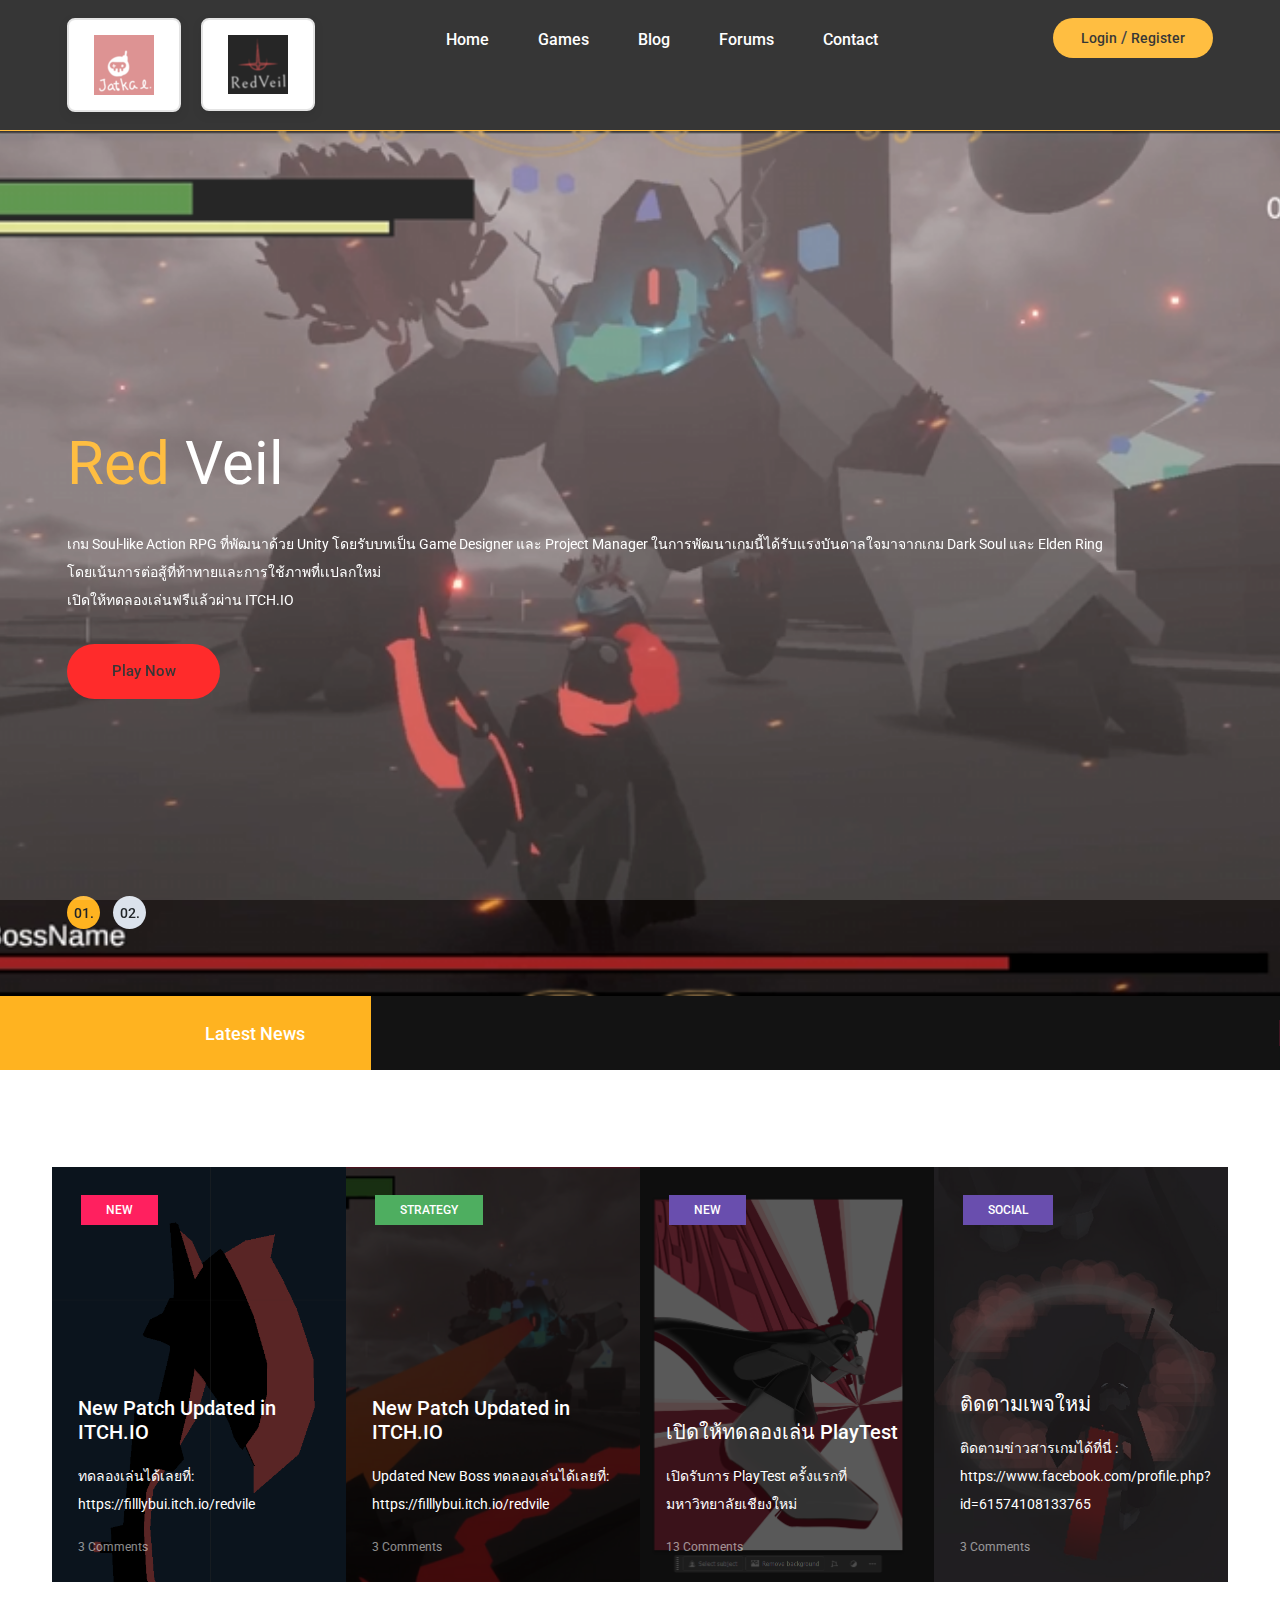
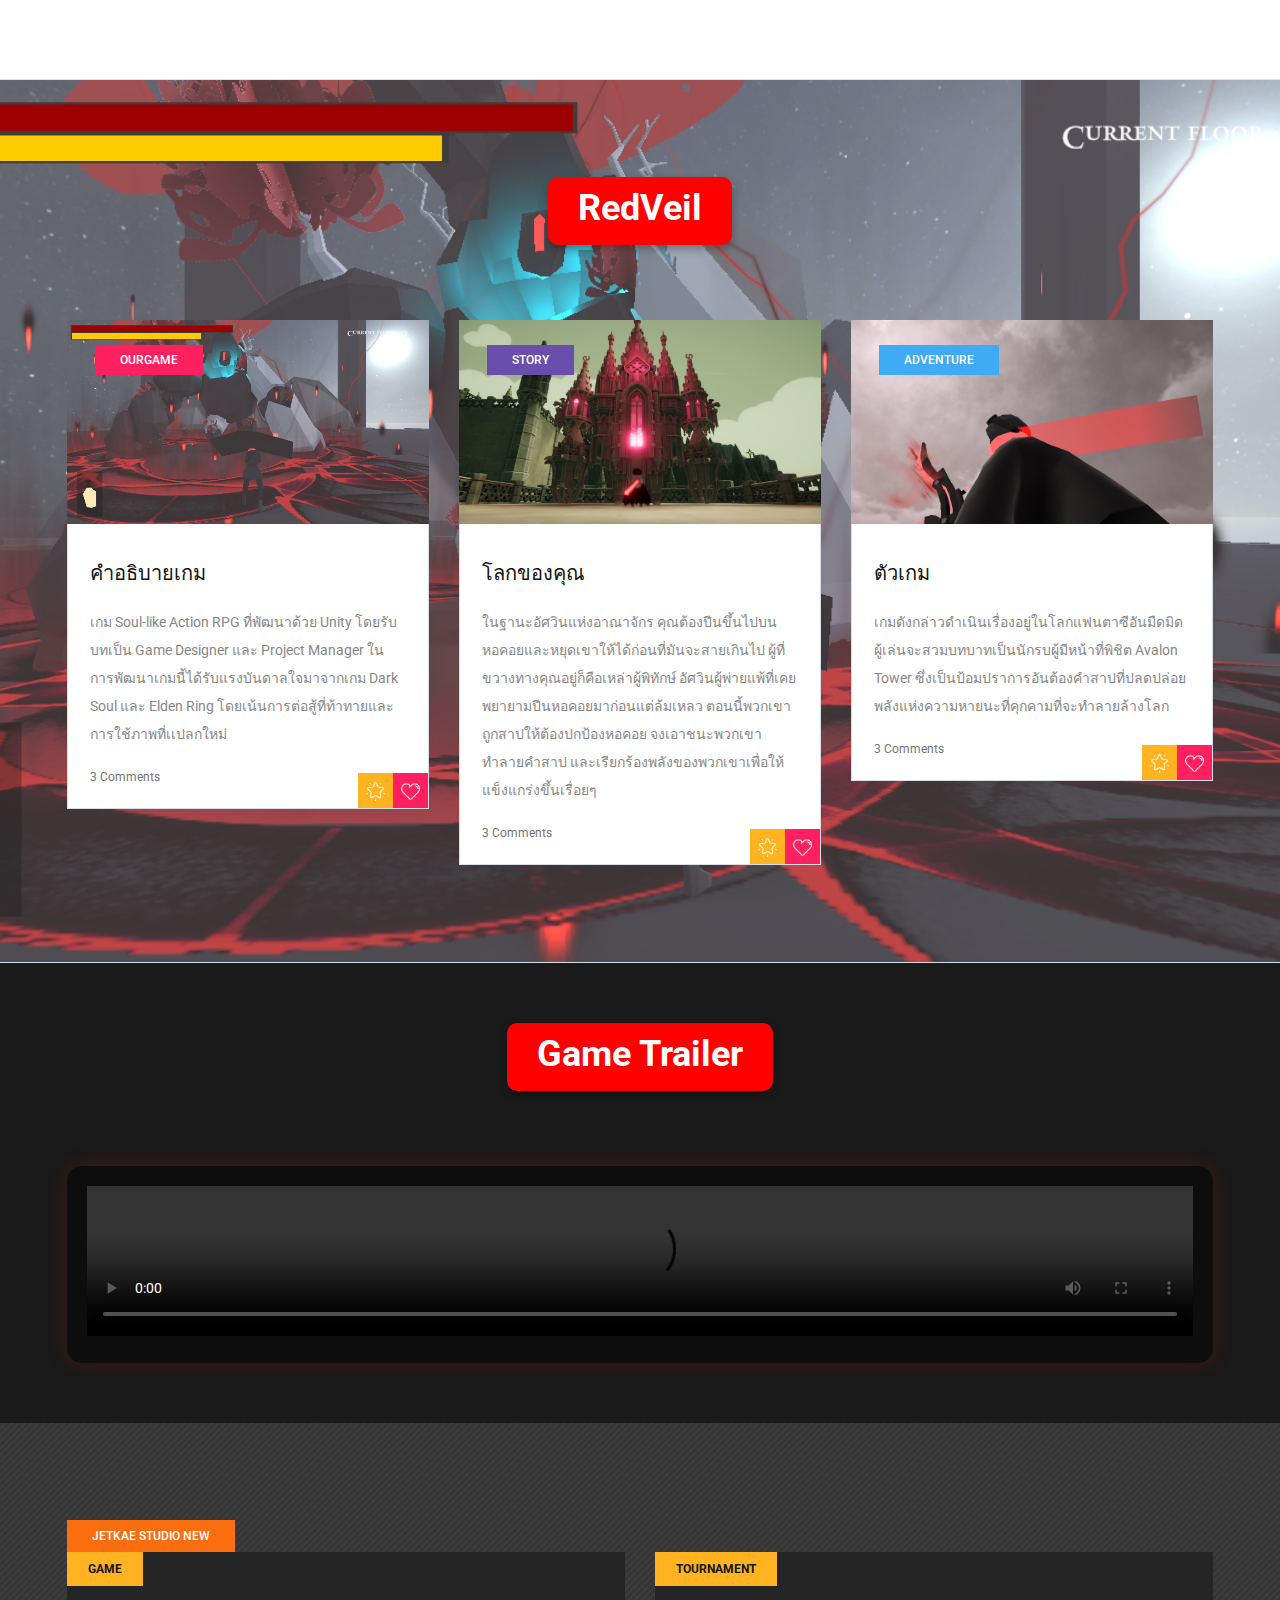
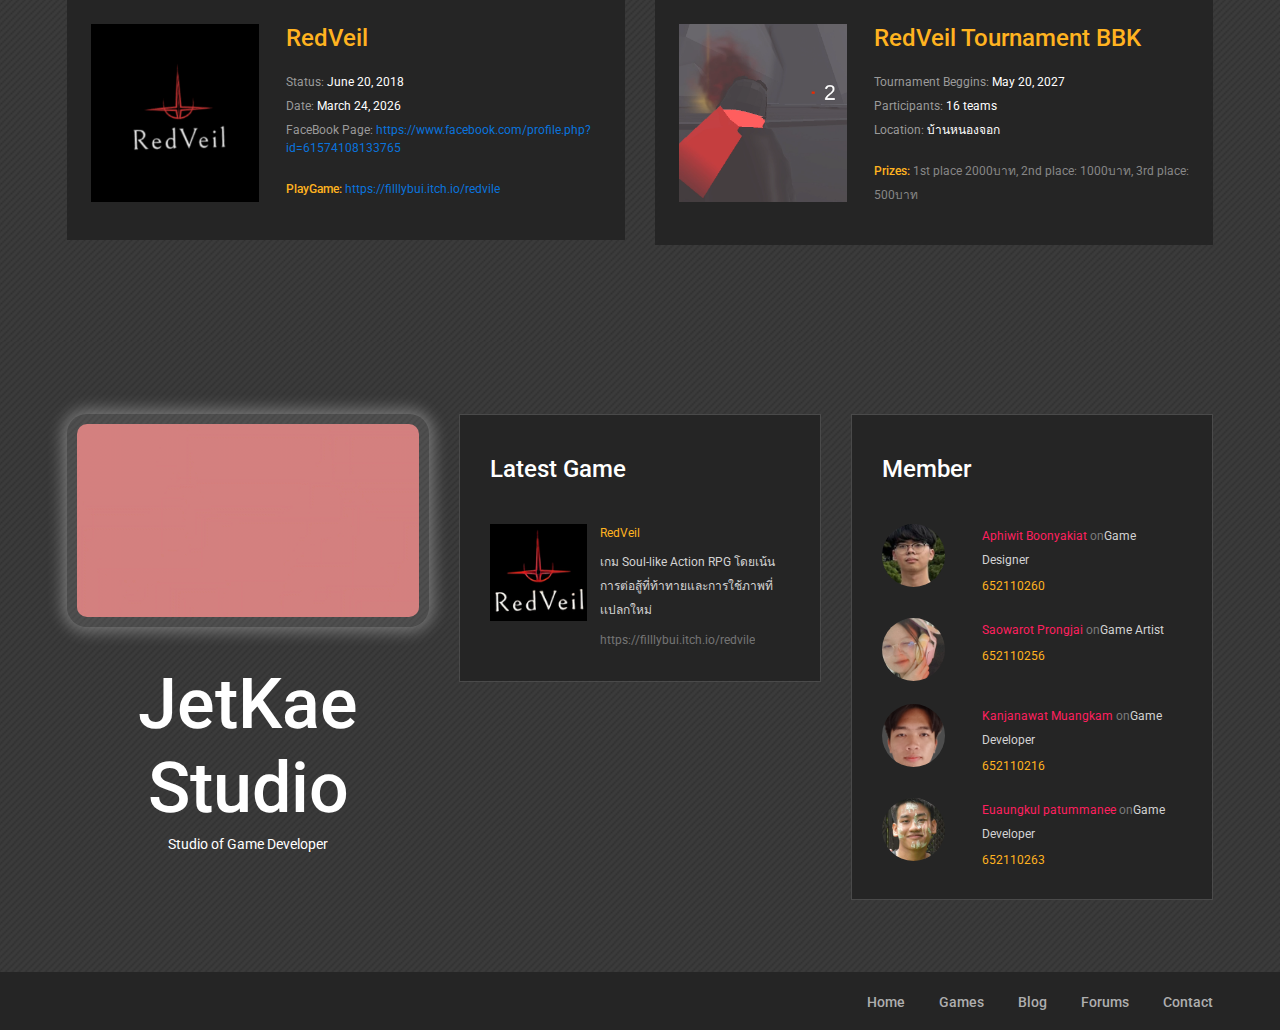
==== commit e1e9b87b: "game trailer" ====
--- a/index.html
+++ b/index.html
@@ -55,6 +55,36 @@
 			box-shadow: 0 6px 12px rgba(0, 0, 0, 0.3);
 		}
 
+		/* ... existing styles ... */
+
+		.trailer-section {
+			background-color: #1a1a1a;
+			padding: 60px 0;
+		}
+
+		.trailer-container {
+			background: rgba(0, 0, 0, 0.5);
+			padding: 20px;
+			border-radius: 15px;
+			box-shadow: 0 0 20px rgba(255, 0, 0, 0.2);
+		}
+
+		.ratio {
+			position: relative;
+			width: 100%;
+			padding-top: 56.25%; /* 16:9 Aspect Ratio */
+		}
+
+		.ratio iframe {
+			position: absolute;
+			top: 0;
+			left: 0;
+			width: 100%;
+			height: 100%;
+			border-radius: 10px;
+		}
+
+		
 		/* เพิ่มขอบป้าย */
 		.site-logo {
 			border: 2px solid #e0e0e0;
@@ -281,6 +311,27 @@
 	</section>
 	<!-- Recent game section end -->
 
+	<!-- Trailer section -->
+	<section class="trailer-section spad">
+		<div class="container">
+			<div class="section-title">
+				<h2 class="redveil-title">Game Trailer</h2>
+			</div>
+			<div class="row">
+				<div class="col-lg-12">
+					<div class="trailer-container">
+						
+							<video width="100%" controls>
+							<source src="img/Redveil Trailer.mp4" type="video/mp4">
+							Your browser does not support the video tag.
+						</video>
+						
+					</div>
+				</div>
+			</div>
+		</div>
+	</section>
+	<!-- Trailer section end -->
 
 	<!-- Tournaments section -->
 
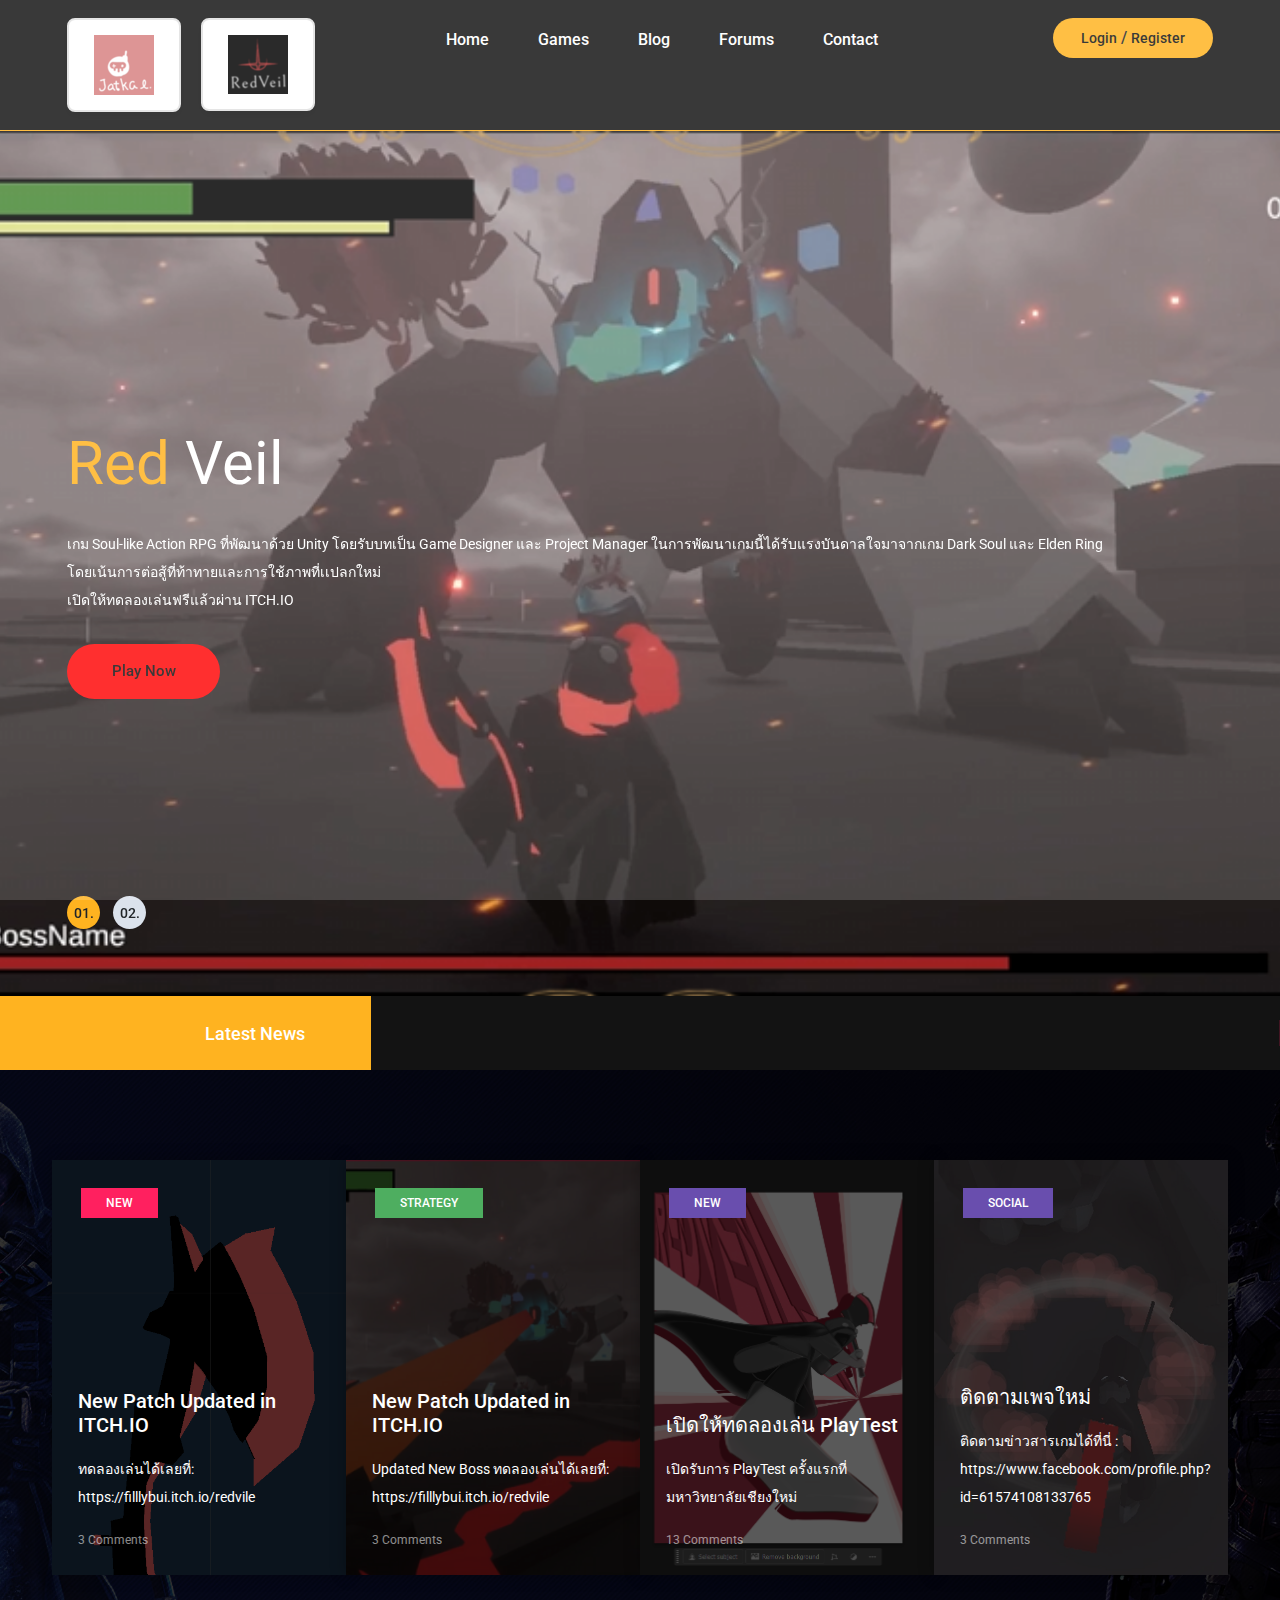
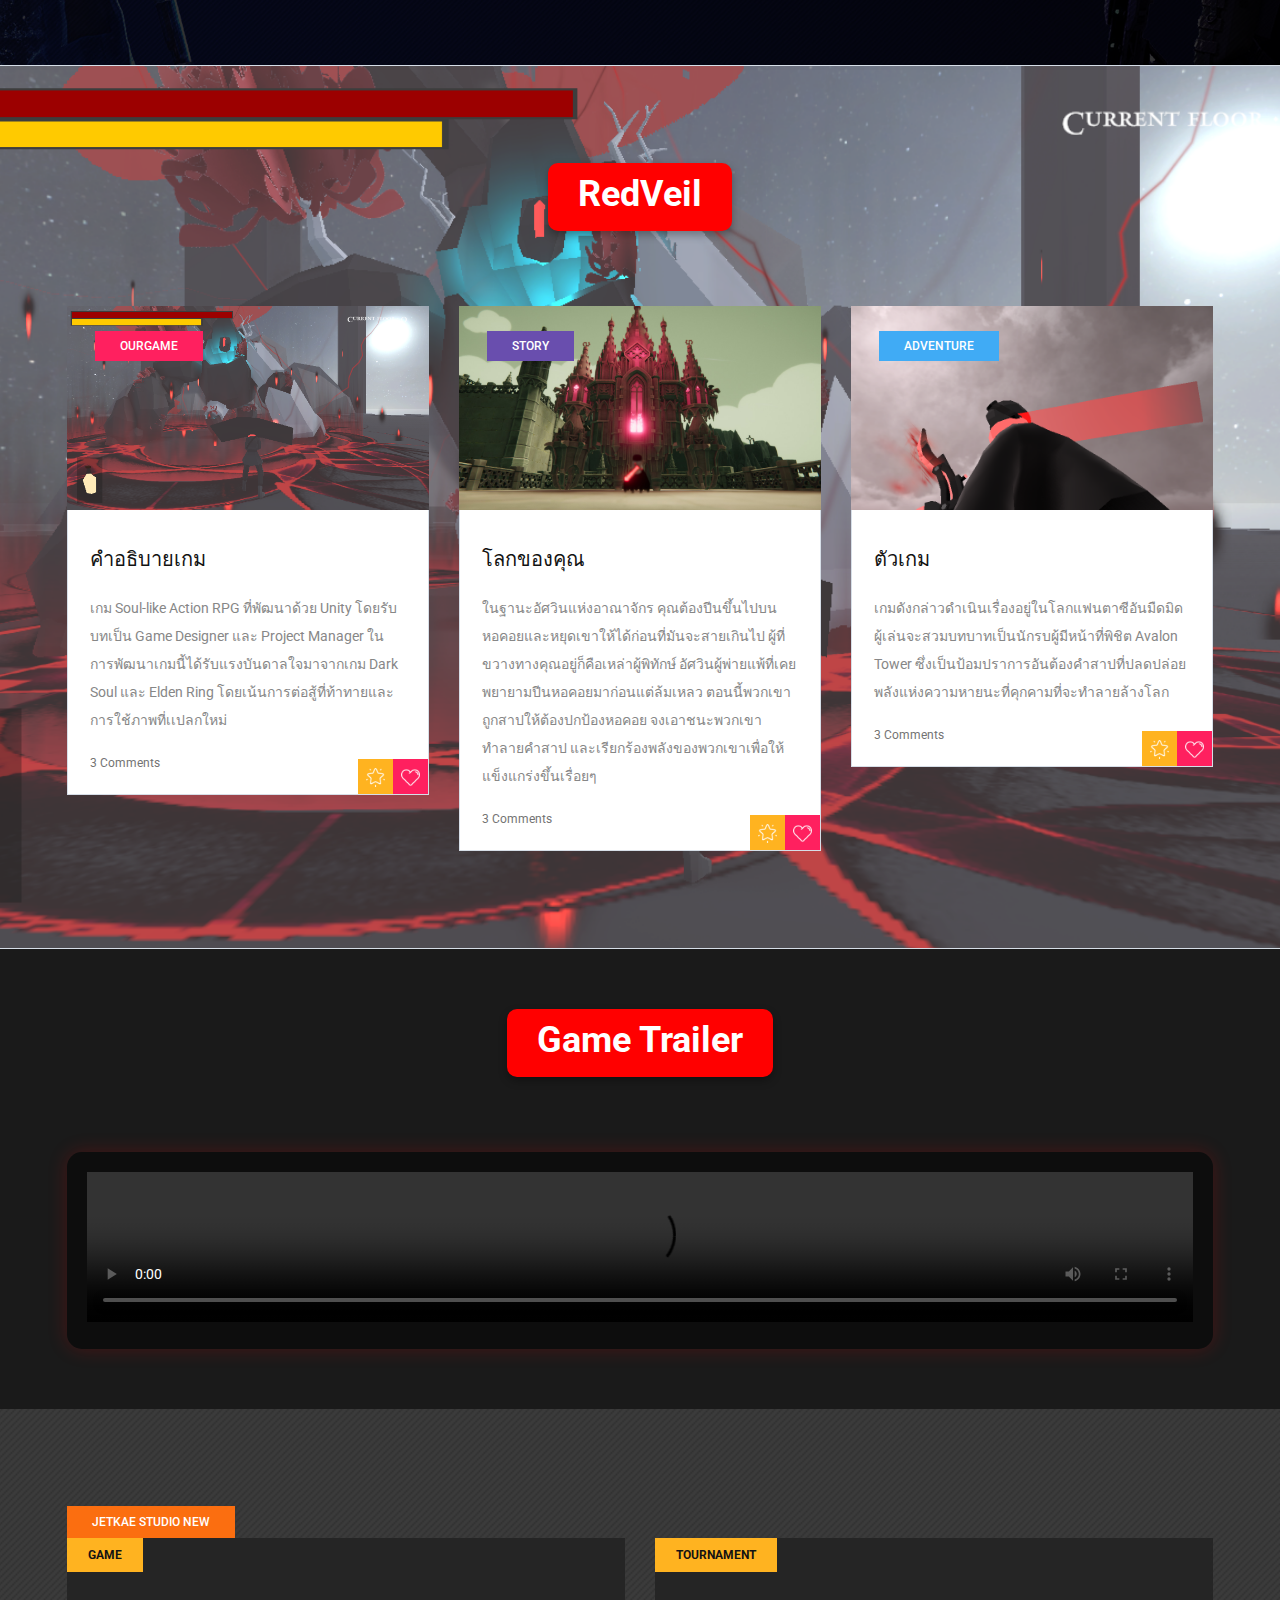
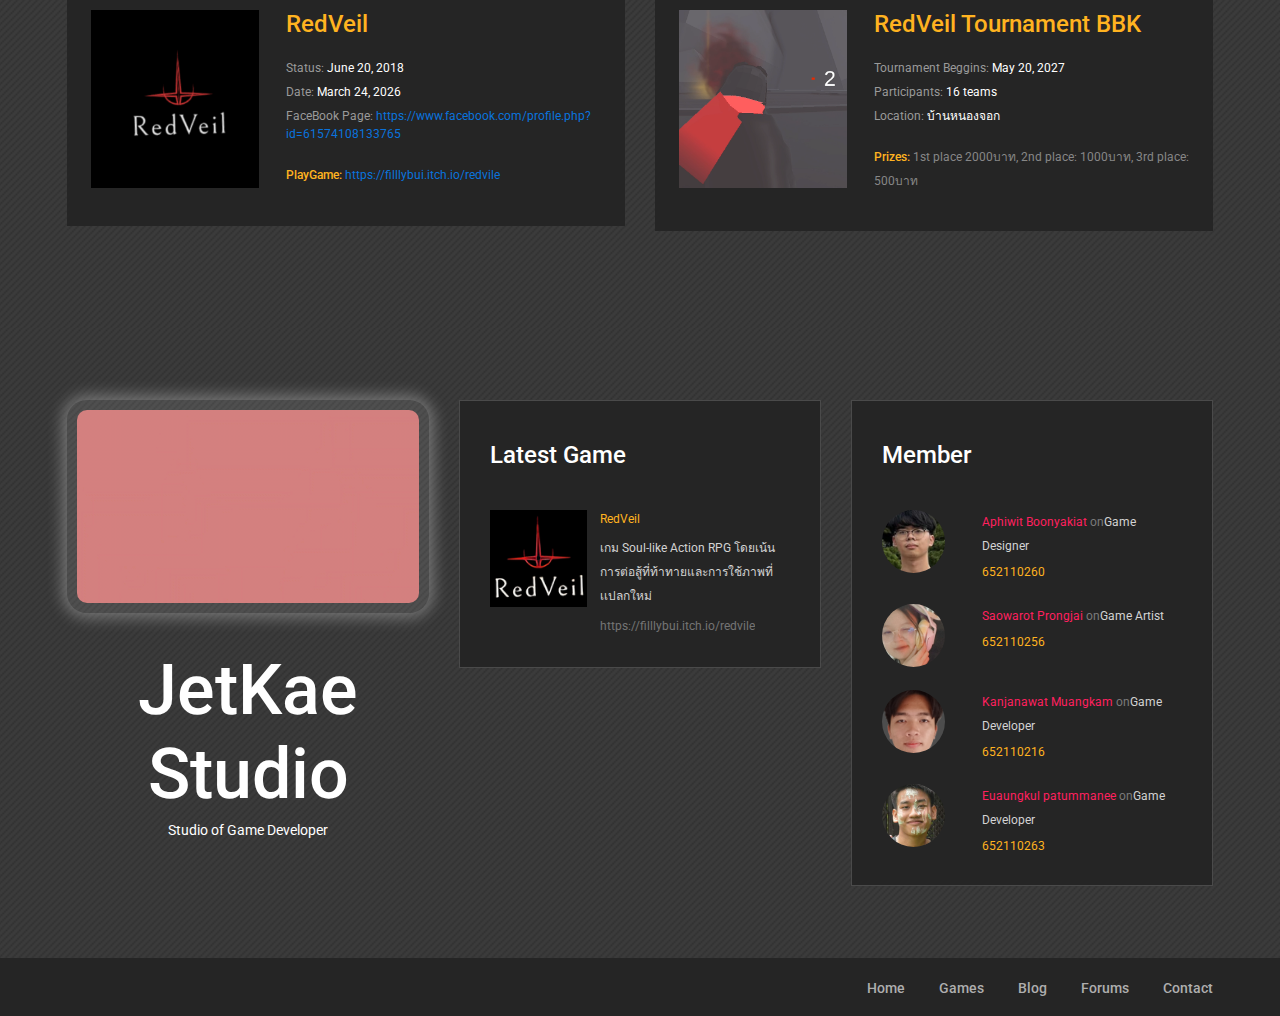
==== commit 3fa96d4e: "sadd" ====
--- a/index.html
+++ b/index.html
@@ -117,6 +117,38 @@
 			box-shadow: 0 0 15px 5px rgba(255, 255, 255, 0.3); /* เพิ่มเงาแบบเบลอ */
 			padding: 10px;
 			background: rgba(255, 255, 255, 0.1); /* พื้นหลังโปร่งแสง */
+		}
+
+		.feature-section {
+			background-image: url('img/review-bg-2.jpg'); /* ใส่ path ไปยังรูปภาพพื้นหลังของคุณ */
+			background-size: cover;
+			background-position: center;
+			background-repeat: no-repeat;
+			position: relative;
+			padding: 80px 0;
+		}
+
+		/* เพิ่ม overlay เพื่อให้การ์ดเนื้อหามองเห็นชัดขึ้น */
+		.feature-section::before {
+			content: '';
+			position: absolute;
+			top: 0;
+			left: 0;
+			width: 100%;
+			height: 100%;
+			background: rgba(0, 0, 0, 0.8); /* ปรับความเข้มของพื้นหลังดำ */
+		}
+
+		/* ทำให้เนื้อหาอยู่ด้านบน overlay */
+		.feature-section .container {
+			position: relative;
+			z-index: 1;
+		}
+
+		/* ปรับแต่งการ์ดให้เข้ากับพื้นหลัง */
+		.feature-item {
+			margin: 10px 0;
+			box-shadow: 0 0 15px rgba(0, 0, 0, 0.3);
 		}
 	</style>
 
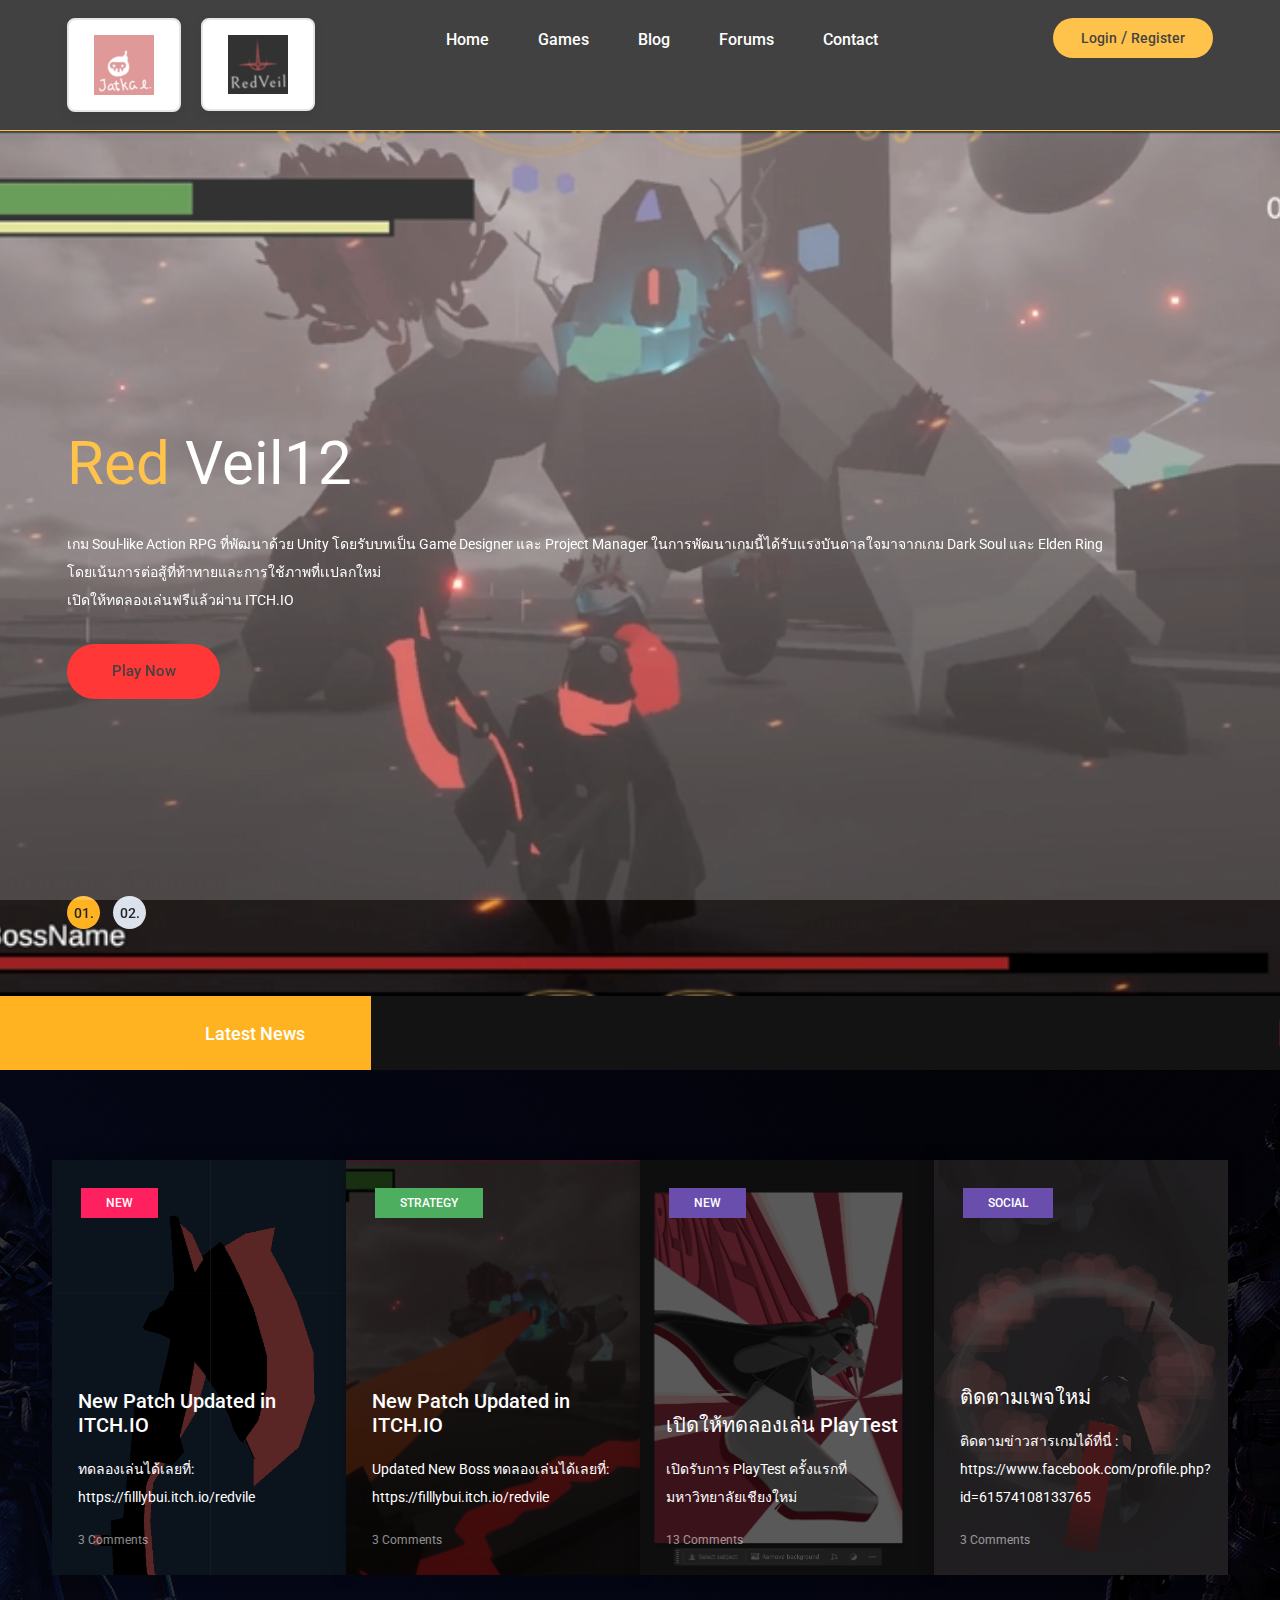
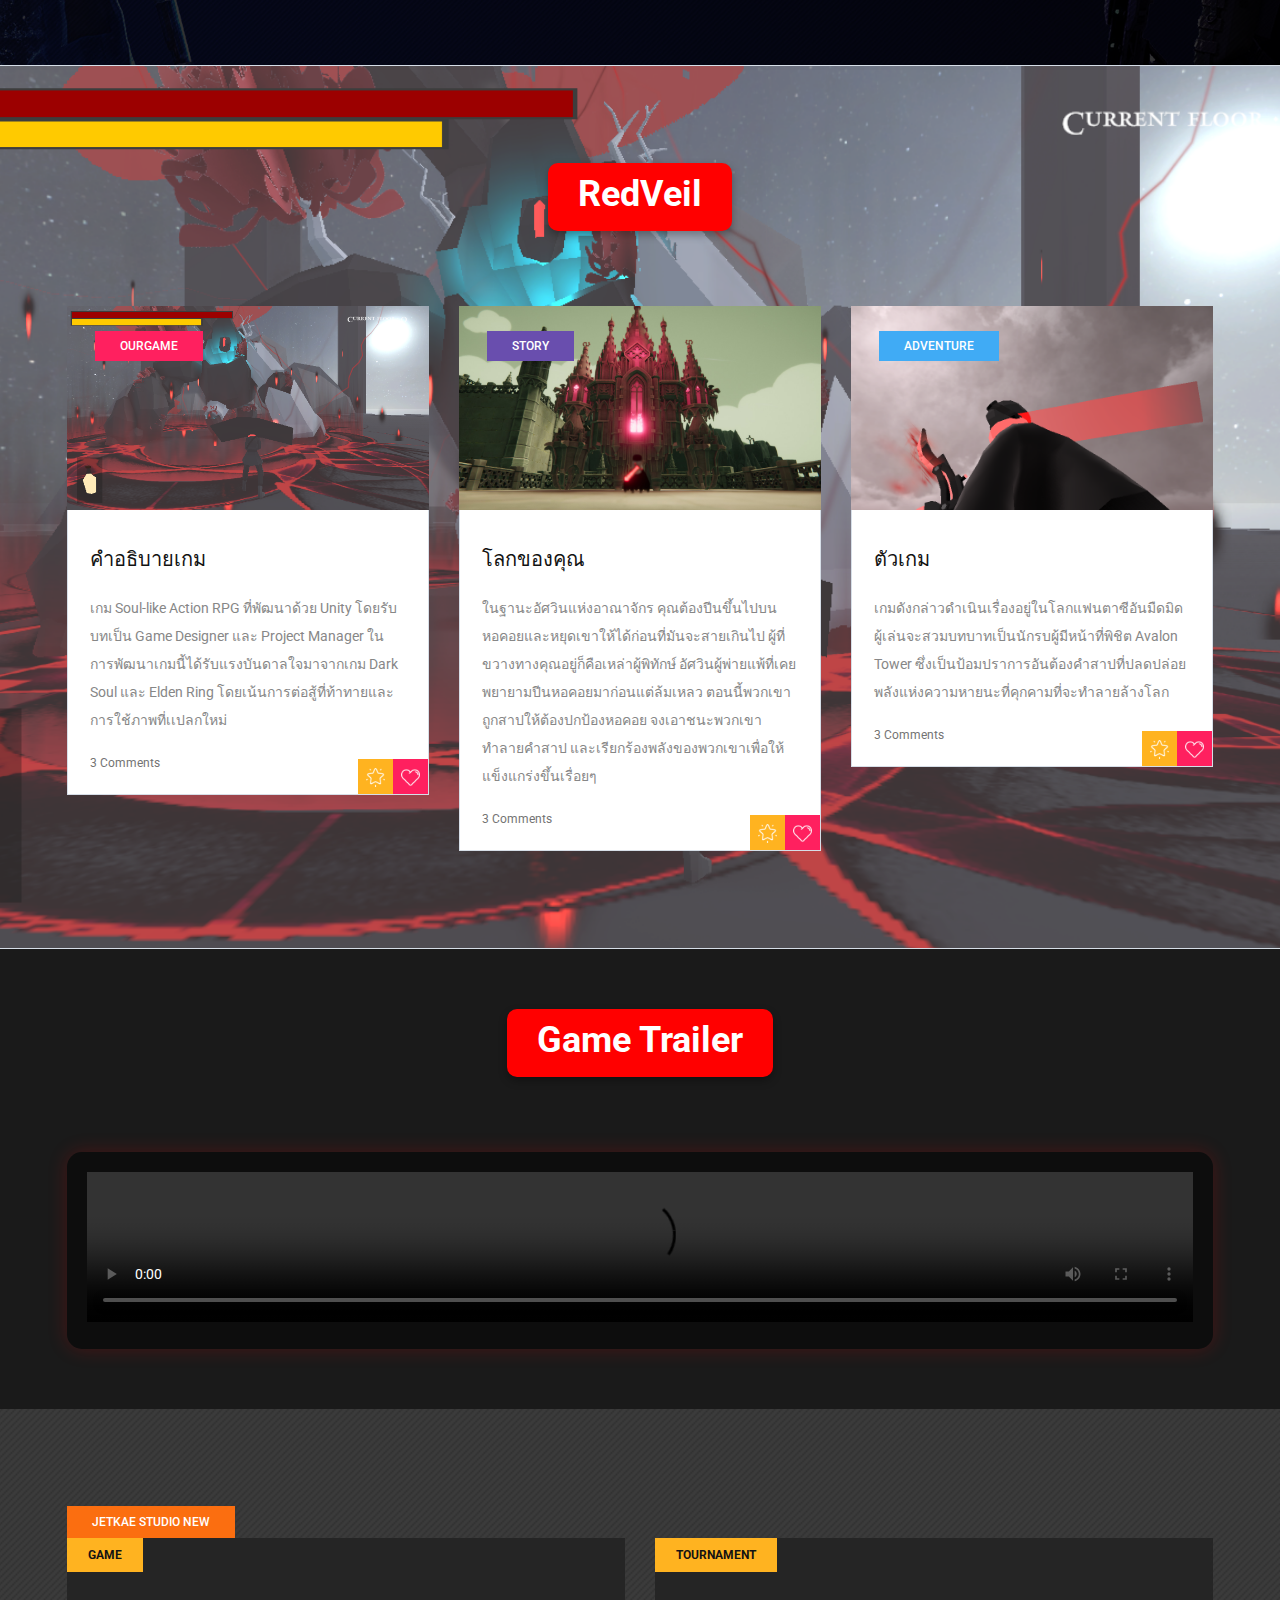
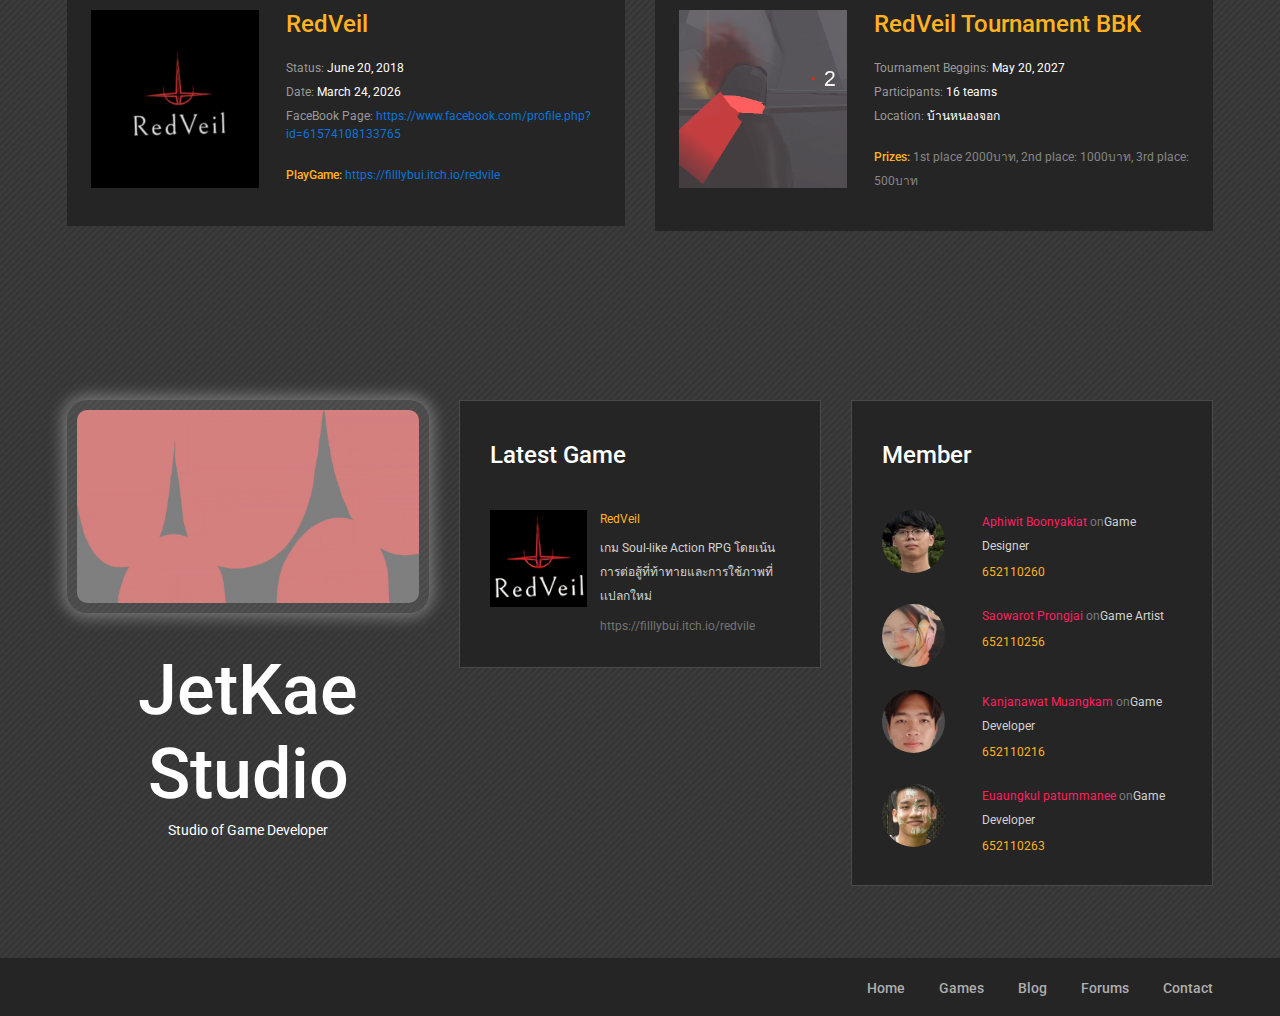
==== commit cbf9108b: "sadasda" ====
--- a/index.html
+++ b/index.html
@@ -197,7 +197,7 @@
 			<div class="hs-item set-bg" data-setbg="img/slider-1.png">
 				<div class="hs-text">
 					<div class="container">
-						<h2> <span>Red</span> Veil</h2>
+						<h2> <span>Red</span> Veil12</h2>
 						<p>เกม Soul-like Action RPG ที่พัฒนาด้วย Unity โดยรับบทเป็น Game Designer และ Project Manager ในการพัฒนาเกมนี้ได้รับแรงบันดาลใจมาจากเกม Dark Soul และ Elden Ring<br>  โดยเน้นการต่อสู้ที่ท้าทายและการใช้ภาพที่เเปลกใหม่ <br>เปิดให้ทดลองเล่นฟรีแล้วผ่าน ITCH.IO</p>
 						<a href="https://filllybui.itch.io/redvile" class="site-btn">Play Now</a>
 
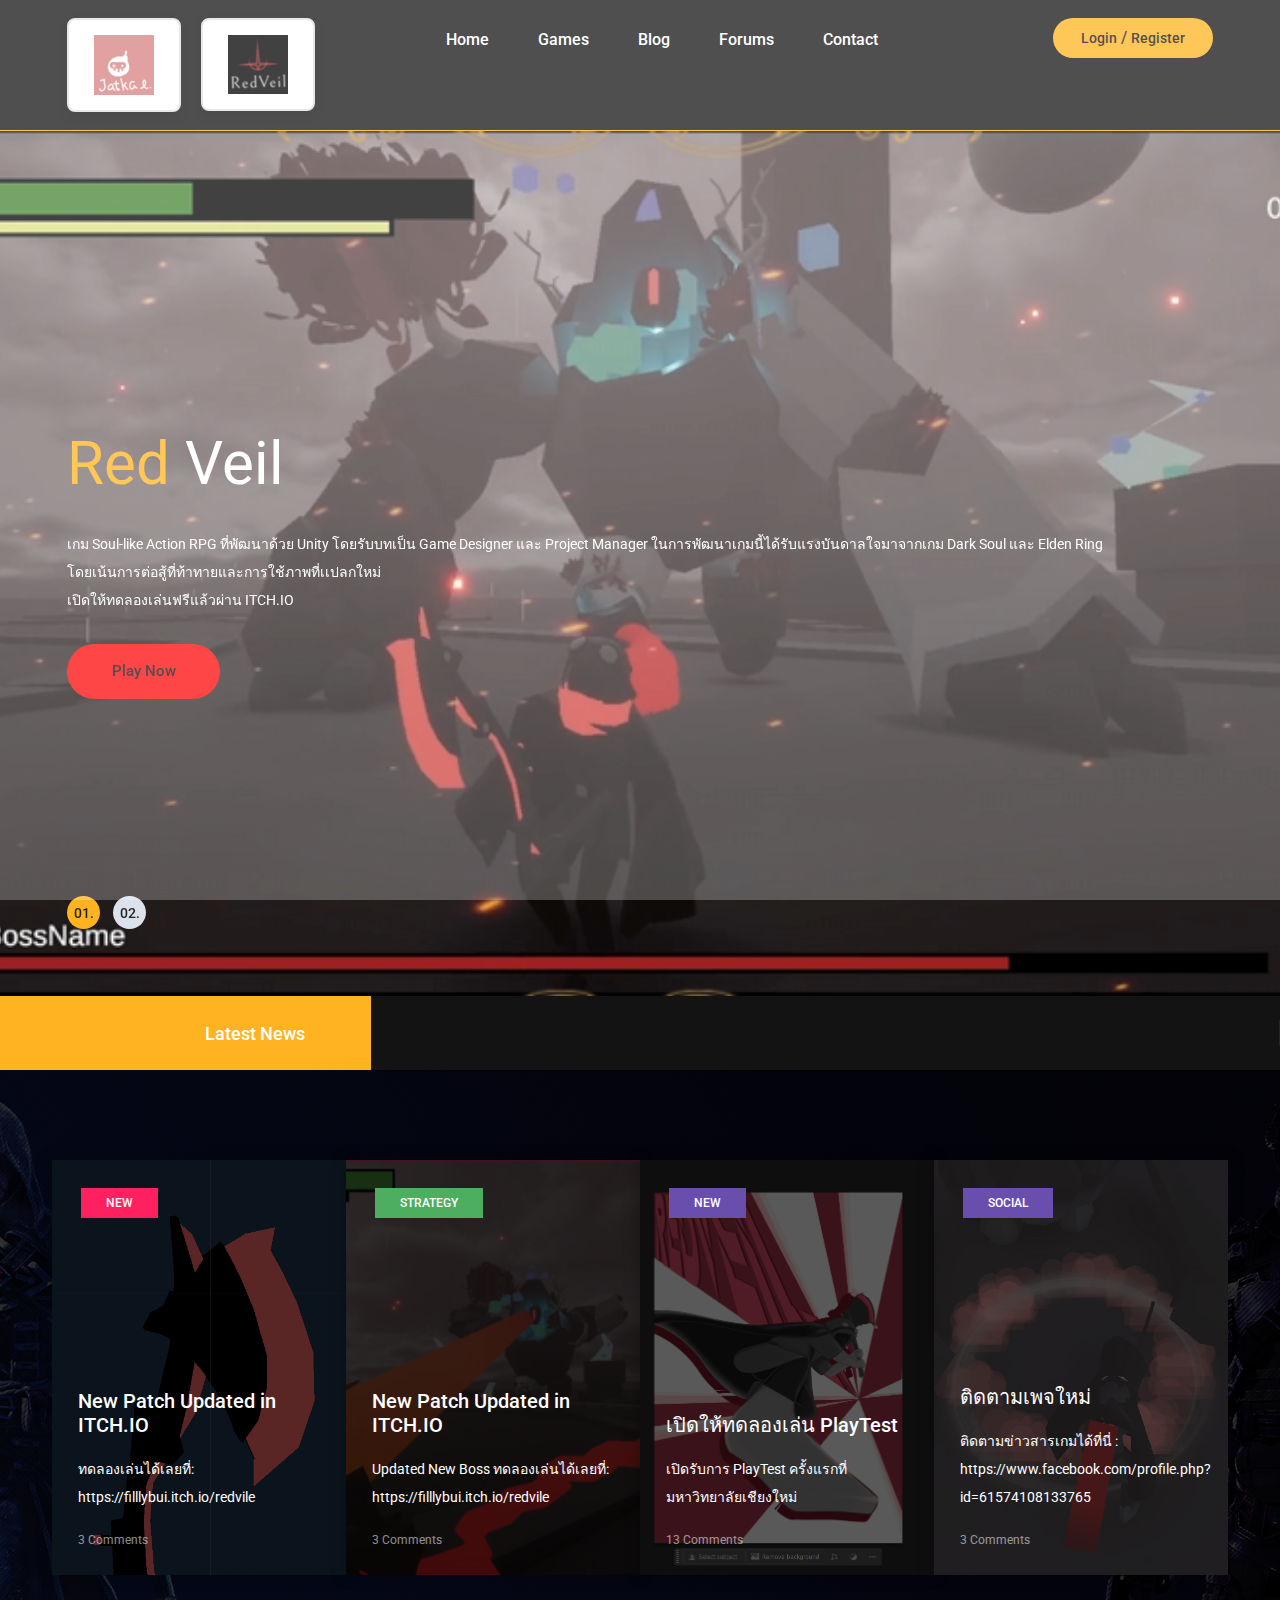
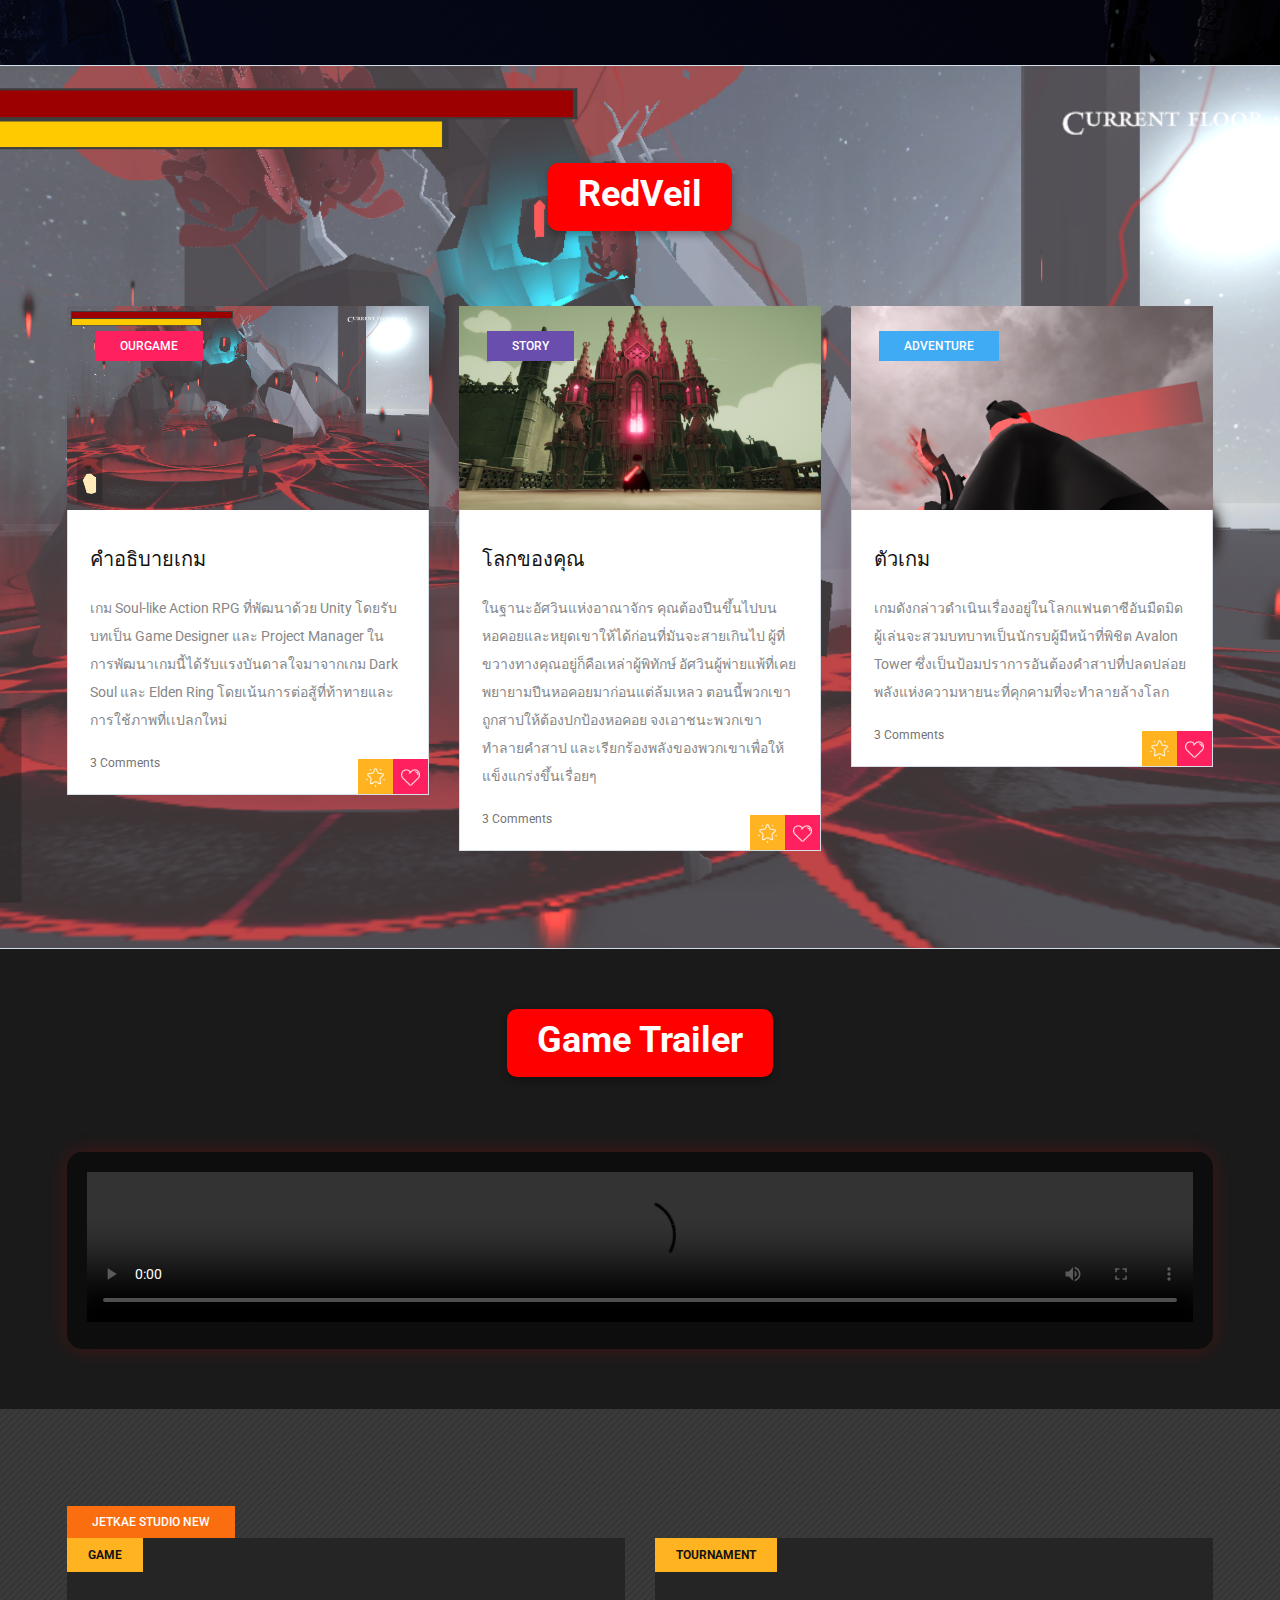
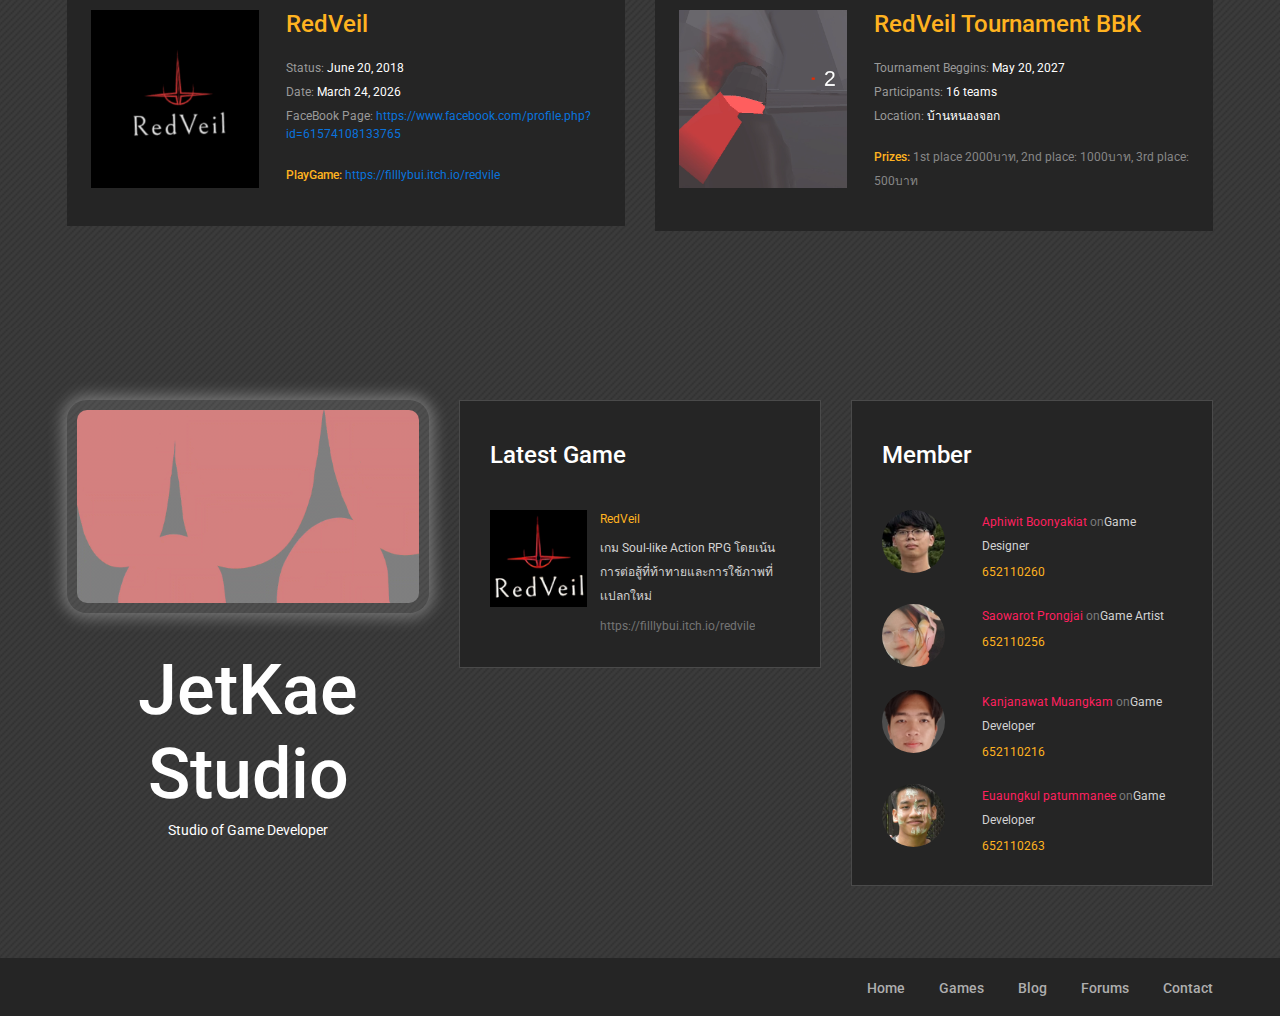
==== commit 7e4eead5: "sadasd" ====
--- a/index.html
+++ b/index.html
@@ -197,7 +197,7 @@
 			<div class="hs-item set-bg" data-setbg="img/slider-1.png">
 				<div class="hs-text">
 					<div class="container">
-						<h2> <span>Red</span> Veil12</h2>
+						<h2> <span>Red</span> Veil</h2>
 						<p>เกม Soul-like Action RPG ที่พัฒนาด้วย Unity โดยรับบทเป็น Game Designer และ Project Manager ในการพัฒนาเกมนี้ได้รับแรงบันดาลใจมาจากเกม Dark Soul และ Elden Ring<br>  โดยเน้นการต่อสู้ที่ท้าทายและการใช้ภาพที่เเปลกใหม่ <br>เปิดให้ทดลองเล่นฟรีแล้วผ่าน ITCH.IO</p>
 						<a href="https://filllybui.itch.io/redvile" class="site-btn">Play Now</a>
 
